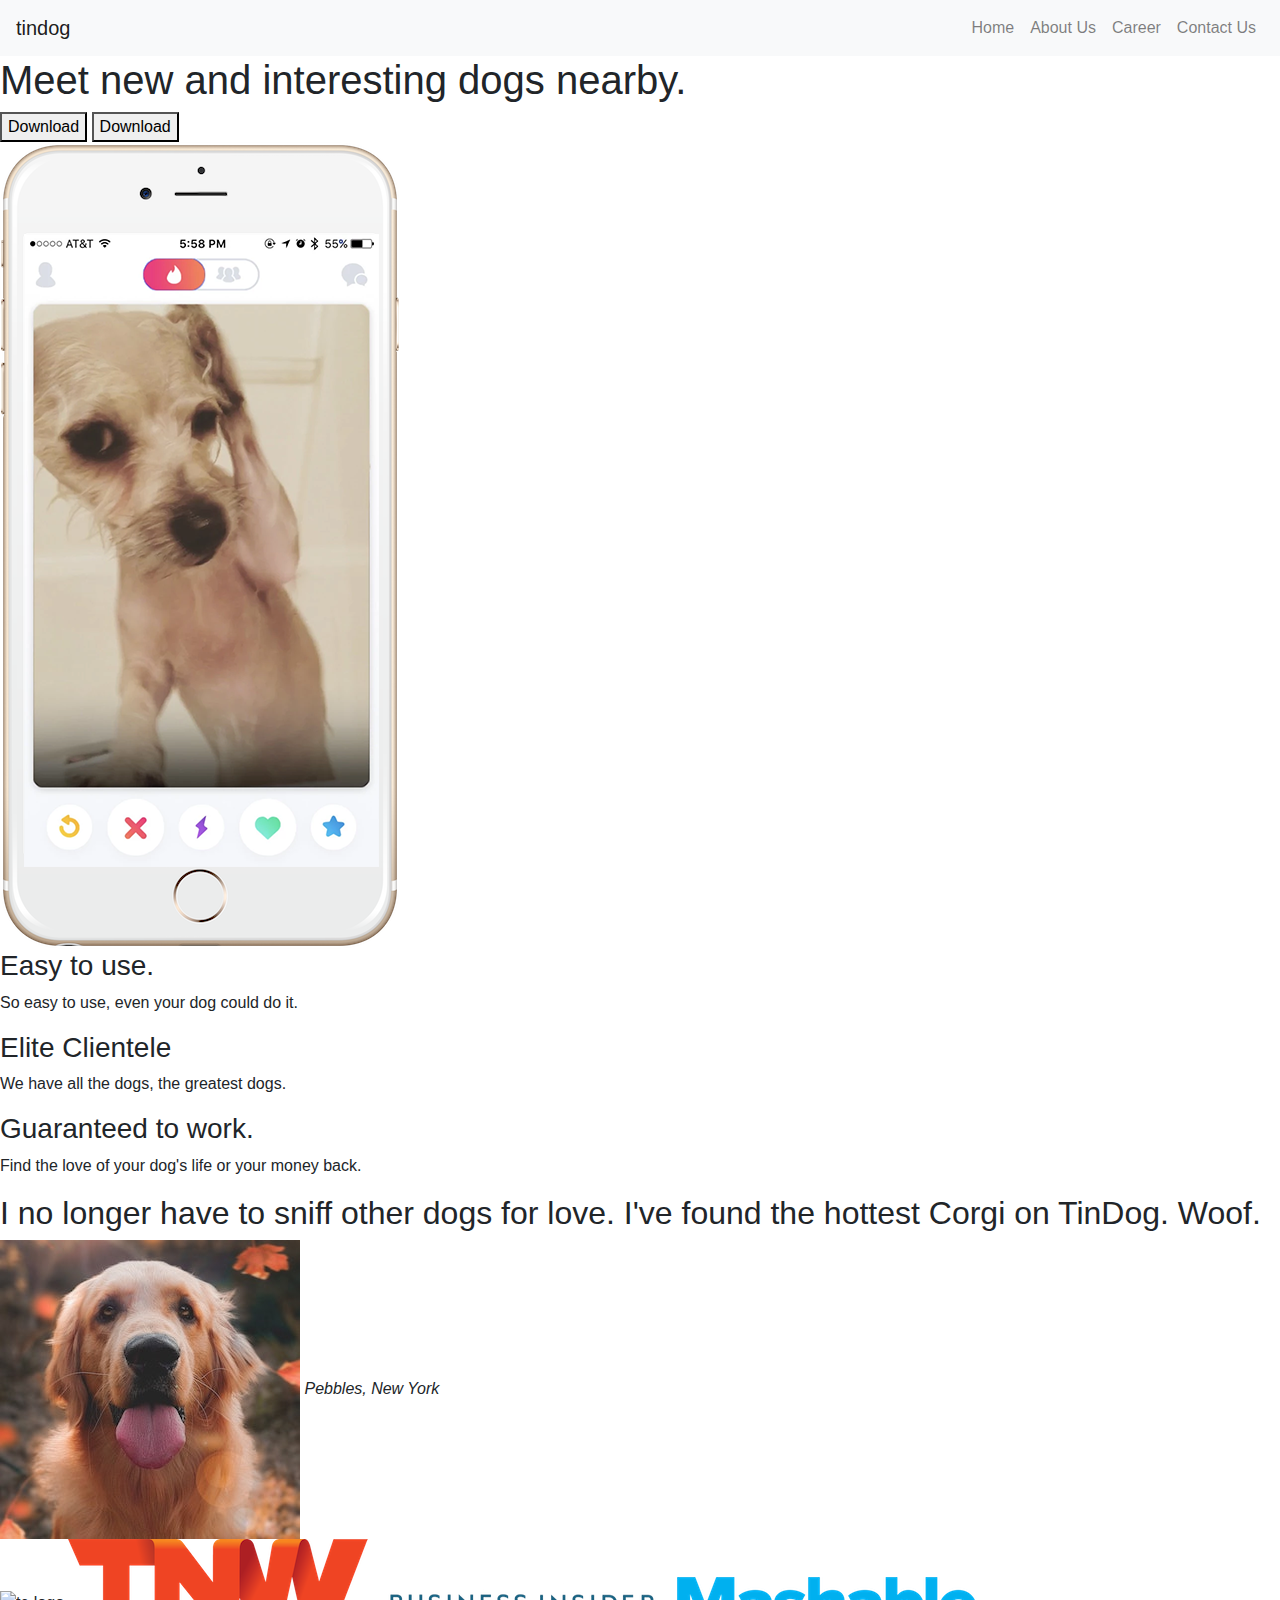
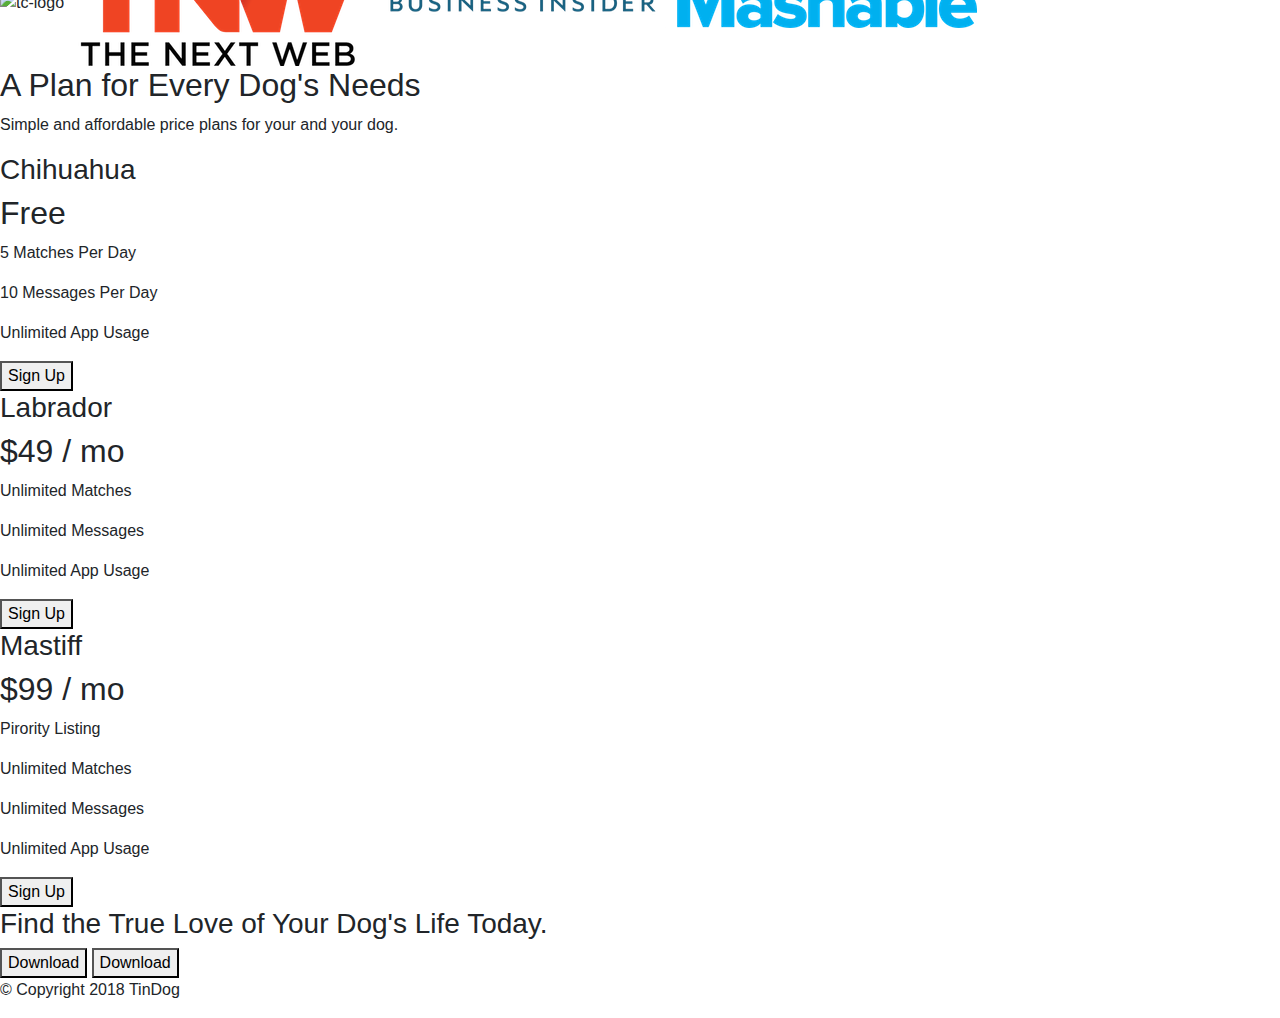
==== index.html @ 19428232 "changes of tindog template htl code added" ====
<!DOCTYPE html>
<html>

<head>
  <meta charset="utf-8">
  <title>TinDog</title>
  <link rel="stylesheet" href="css/styles.css">
  <link rel="stylesheet" href="https://stackpath.bootstrapcdn.com/bootstrap/4.4.1/css/bootstrap.min.css" integrity="sha384-Vkoo8x4CGsO3+Hhxv8T/Q5PaXtkKtu6ug5TOeNV6gBiFeWPGFN9MuhOf23Q9Ifjh" crossorigin="anonymous">
</head>

<body>

  <section id="title">

    <nav class="navbar navbar-expand-lg navbar-light bg-light">
      <a href="#" class="navbar-brand">tindog</a>
      <button class="navbar-toggler" type="button" data-toggle="collapse" data-target="#navBarcontent" aria-controls="navbarSupportedContent" aria-expanded="false" aria-label="Toggle navigation">
        <span class="navbar-toggler-icon"></span>
      </button>
      <div class="collapse navbar-collapse" id="navBarcontent">
        <ul class="navbar-nav ml-auto">
          <li class="nav-item">
            <a href="#" class="nav-link">Home</a>
          </li>
          <li class="nav-item">
            <a href="#" class="nav-link">About Us</a>
          </li>
          <li class="nav-item">
            <a href="#" class="nav-link">Career</a>
          </li>
          <li class="nav-item">
            <a href="#" class="nav-link">Contact Us</a>
          </li>
        </ul>
      </div>
    </nav>




    <!-- Title -->

    <div>
      <h1>Meet new and interesting dogs nearby.</h1>
      <button type="button">Download</button>
      <button type="button">Download</button>
    </div>
    <div>
      <img src="images/iphone6.png" alt="iphone-mockup">
    </div>

  </section>


  <!-- Features -->

  <section id="features">

    <h3>Easy to use.</h3>
    <p>So easy to use, even your dog could do it.</p>

    <h3>Elite Clientele</h3>
    <p>We have all the dogs, the greatest dogs.</p>

    <h3>Guaranteed to work.</h3>
    <p>Find the love of your dog's life or your money back.</p>

  </section>


  <!-- Testimonials -->

  <section id="testimonials">

    <h2>I no longer have to sniff other dogs for love. I've found the hottest Corgi on TinDog. Woof.</h2>
    <img src="images/dog-img.jpg" alt="dog-profile">
    <em>Pebbles, New York</em>

    <!-- <h2 class="testimonial-text">My dog used to be so lonely, but with TinDog's help, they've found the love of their life. I think.</h2>
    <img class="testimonial-image" src="images/lady-img.jpg" alt="lady-profile">
    <em>Beverly, Illinois</em> -->

  </section>


  <!-- Press -->

  <section id="press">
    <img src="images/techcrunch.png" alt="tc-logo">
    <img src="images/tnw.png" alt="tnw-logo">
    <img src="images/bizinsider.png" alt="biz-insider-logo">
    <img src="images/mashable.png" alt="mashable-logo">

  </section>


  <!-- Pricing -->

  <section id="pricing">

    <h2>A Plan for Every Dog's Needs</h2>
    <p>Simple and affordable price plans for your and your dog.</p>


    <h3>Chihuahua</h3>
    <h2>Free</h2>
    <p>5 Matches Per Day</p>
    <p>10 Messages Per Day</p>
    <p>Unlimited App Usage</p>
    <button type="button">Sign Up</button>


    <h3>Labrador</h3>
    <h2>$49 / mo</h2>
    <p>Unlimited Matches</p>
    <p>Unlimited Messages</p>
    <p>Unlimited App Usage</p>
    <button type="button">Sign Up</button>


    <h3>Mastiff</h3>
    <h2>$99 / mo</h2>
    <p>Pirority Listing</p>
    <p>Unlimited Matches</p>
    <p>Unlimited Messages</p>
    <p>Unlimited App Usage</p>
    <button type="button">Sign Up</button>

  </section>


  <!-- Call to Action -->

  <section id="cta">

    <h3>Find the True Love of Your Dog's Life Today.</h3>
    <button type="button">Download</button>
    <button type="button">Download</button>

  </section>


  <!-- Footer -->

  <footer id="footer">

    <p>© Copyright 2018 TinDog</p>

  </footer>
  <script src="https://code.jquery.com/jquery-3.4.1.slim.min.js" integrity="sha384-J6qa4849blE2+poT4WnyKhv5vZF5SrPo0iEjwBvKU7imGFAV0wwj1yYfoRSJoZ+n" crossorigin="anonymous"></script>
  <script src="https://cdn.jsdelivr.net/npm/popper.js@1.16.0/dist/umd/popper.min.js" integrity="sha384-Q6E9RHvbIyZFJoft+2mJbHaEWldlvI9IOYy5n3zV9zzTtmI3UksdQRVvoxMfooAo" crossorigin="anonymous"></script>
  <script src="https://stackpath.bootstrapcdn.com/bootstrap/4.4.1/js/bootstrap.min.js" integrity="sha384-wfSDF2E50Y2D1uUdj0O3uMBJnjuUD4Ih7YwaYd1iqfktj0Uod8GCExl3Og8ifwB6" crossorigin="anonymous"></script>

</body>

</html>
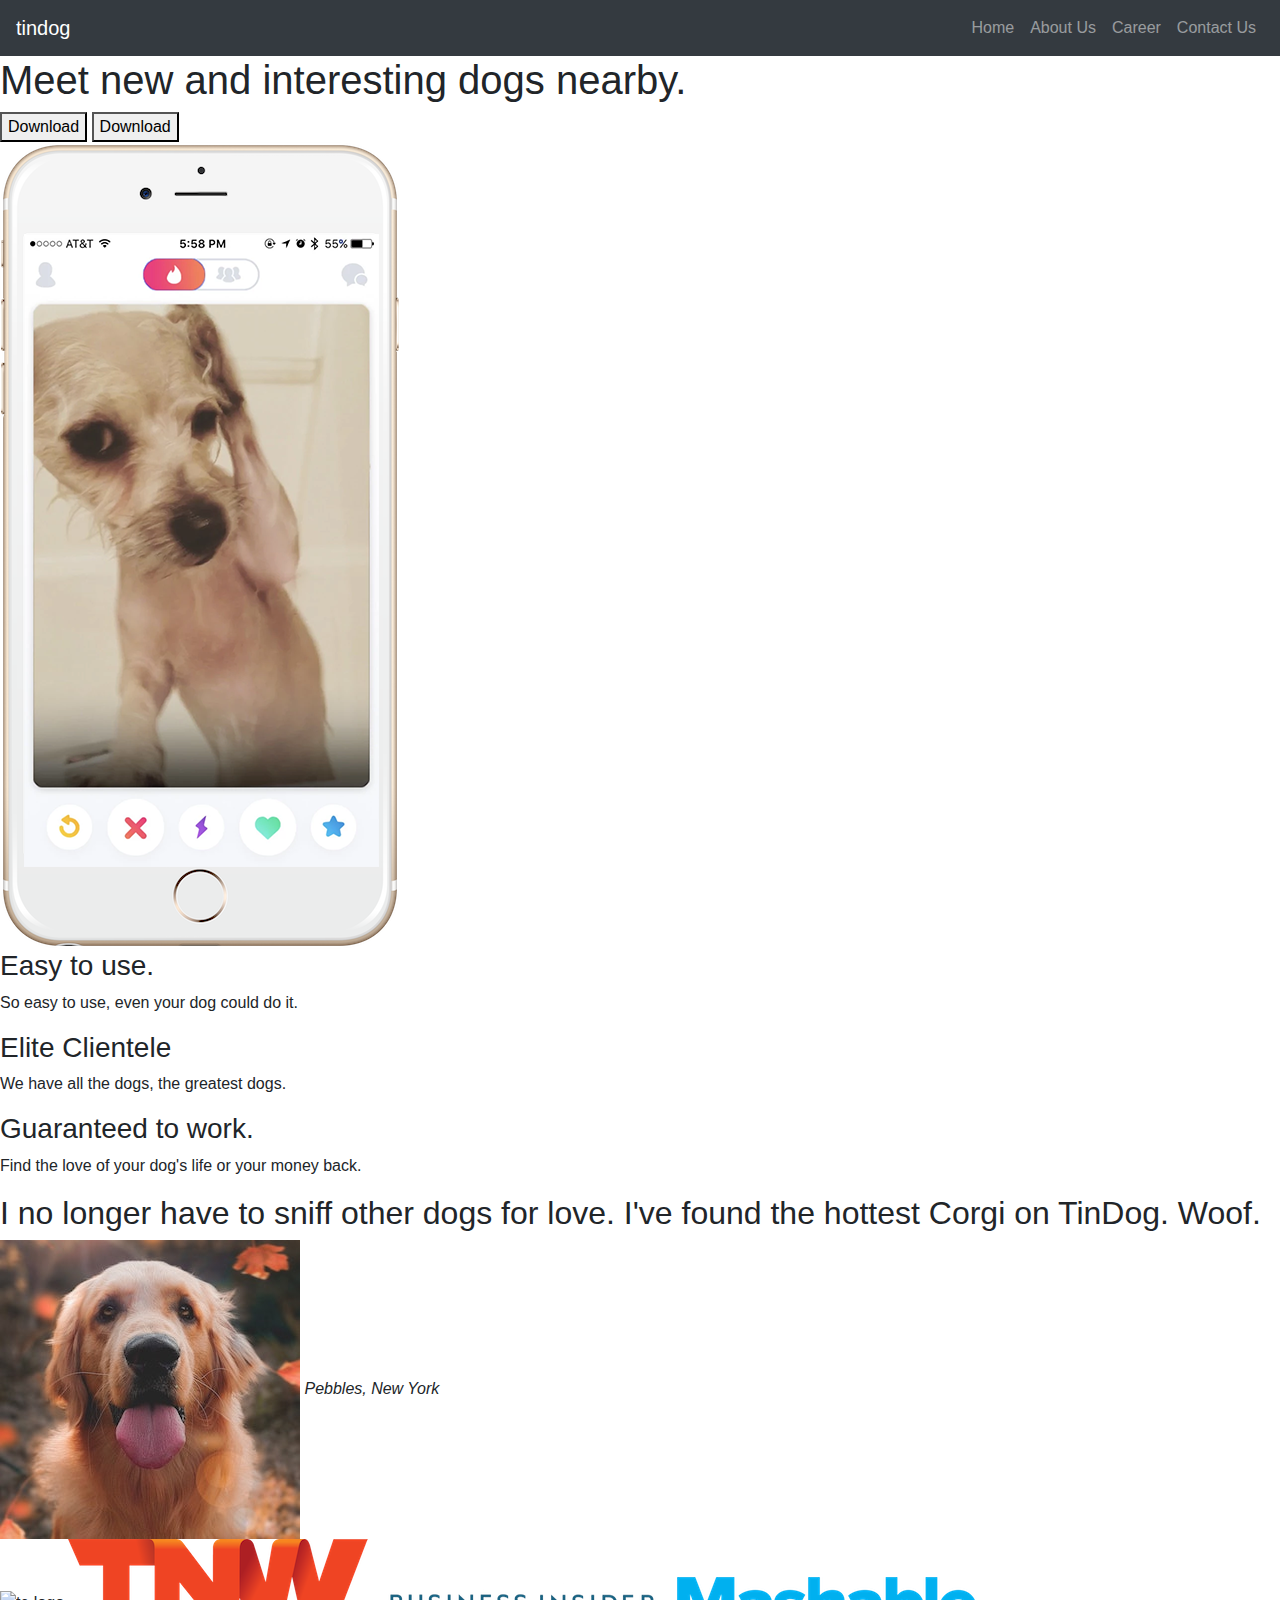
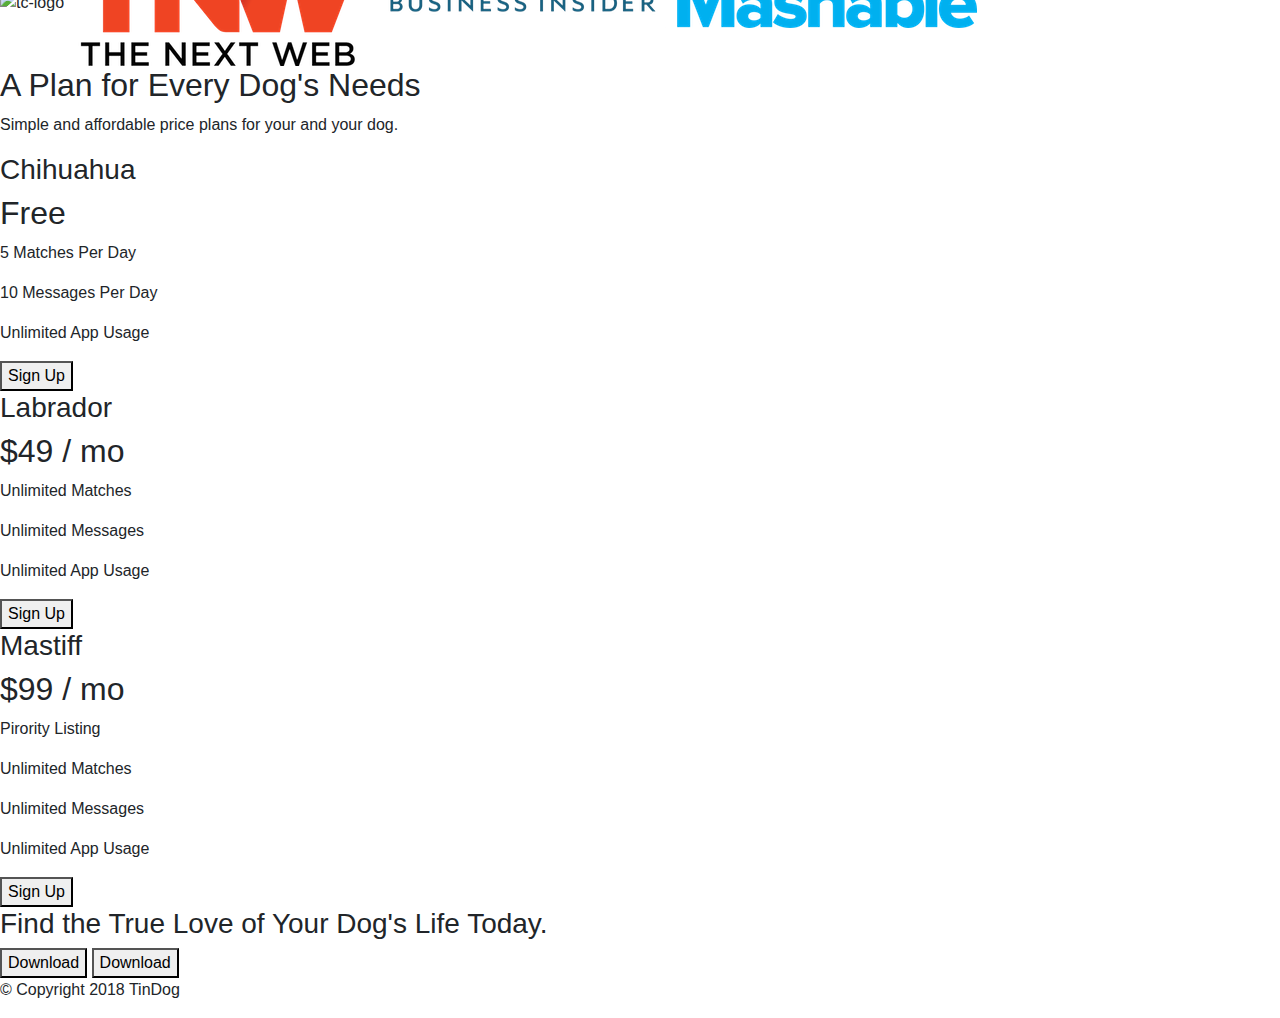
==== commit b28b2da4: "minor changes" ====
--- a/index.html
+++ b/index.html
@@ -12,12 +12,12 @@
 
   <section id="title">
 
-    <nav class="navbar navbar-expand-lg navbar-light bg-light">
+    <nav class="navbar navbar-expand-lg navbar-dark bg-dark">
       <a href="#" class="navbar-brand">tindog</a>
       <button class="navbar-toggler" type="button" data-toggle="collapse" data-target="#navBarcontent" aria-controls="navbarSupportedContent" aria-expanded="false" aria-label="Toggle navigation">
         <span class="navbar-toggler-icon"></span>
       </button>
-      <div class="collapse navbar-collapse" id="navBarcontent">
+      <div class="collapse navbar-collapse" id="navBarcontent" style="float:right">
         <ul class="navbar-nav ml-auto">
           <li class="nav-item">
             <a href="#" class="nav-link">Home</a>
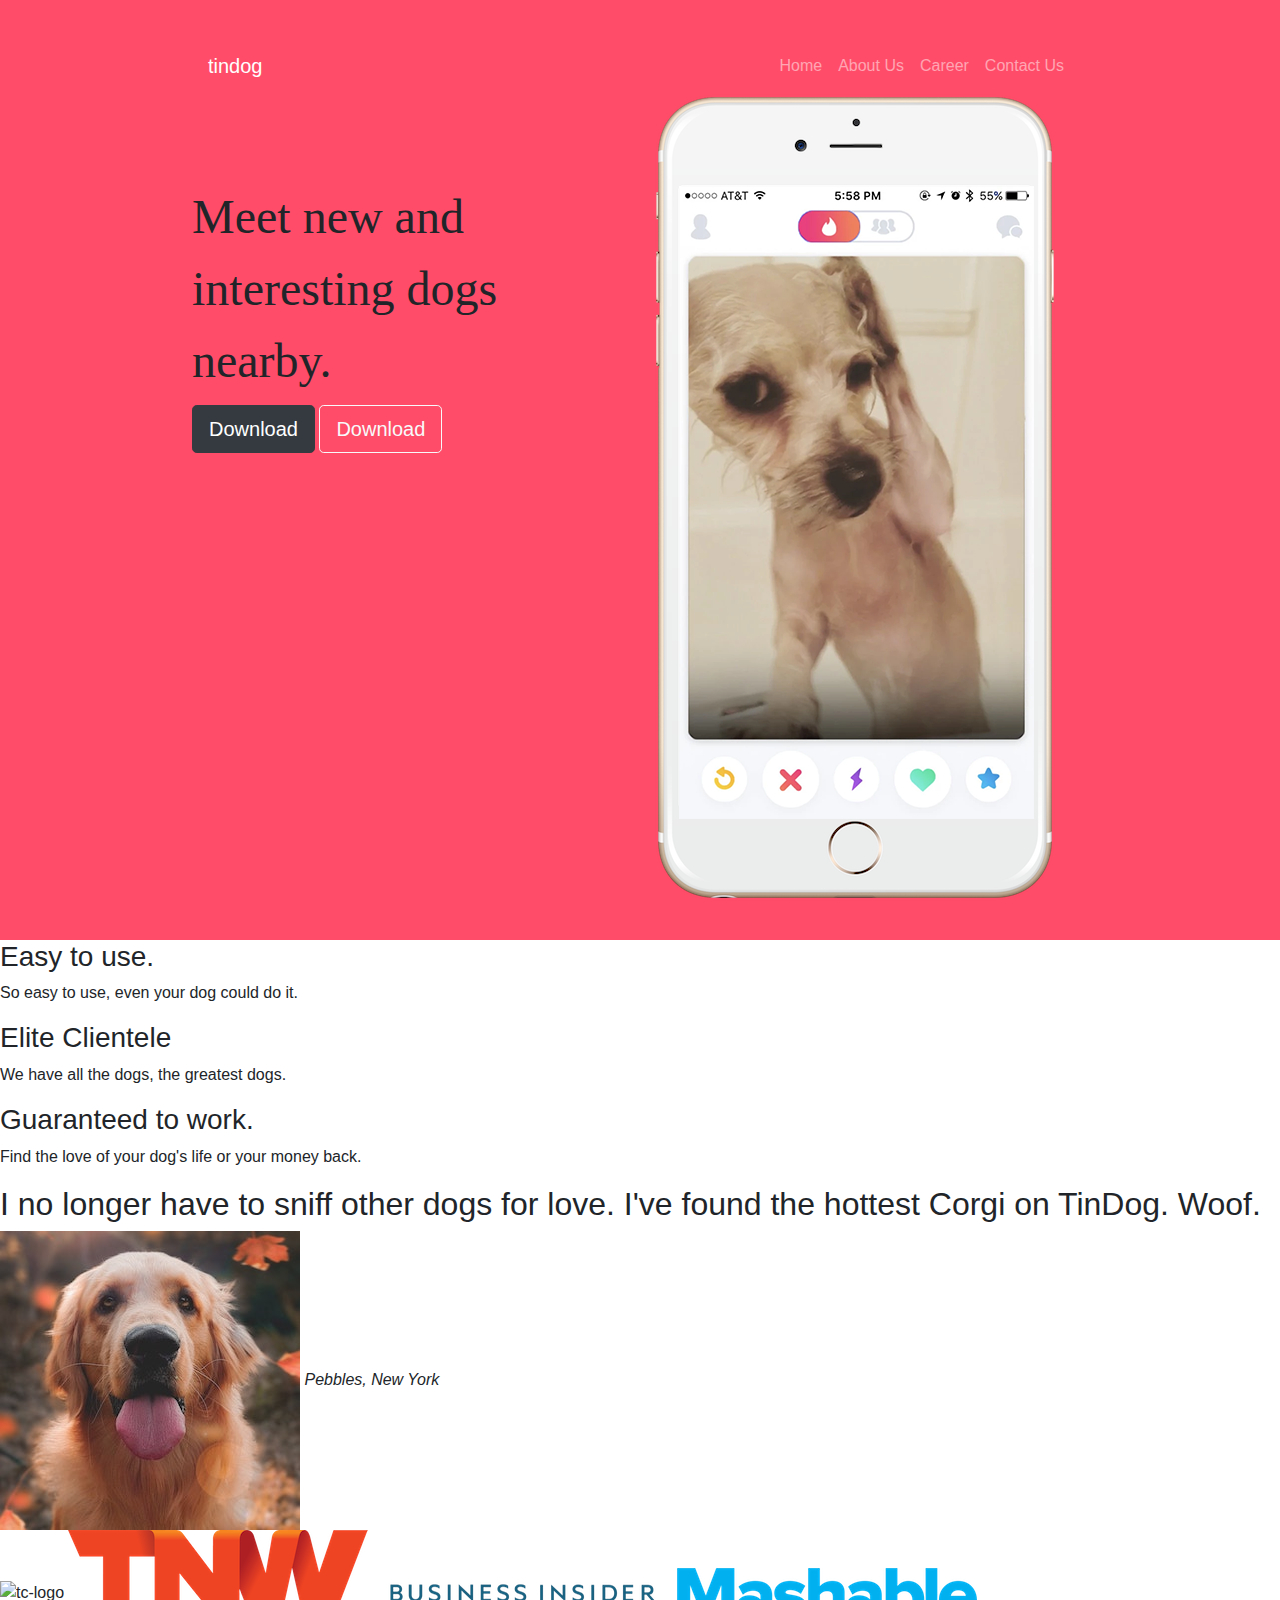
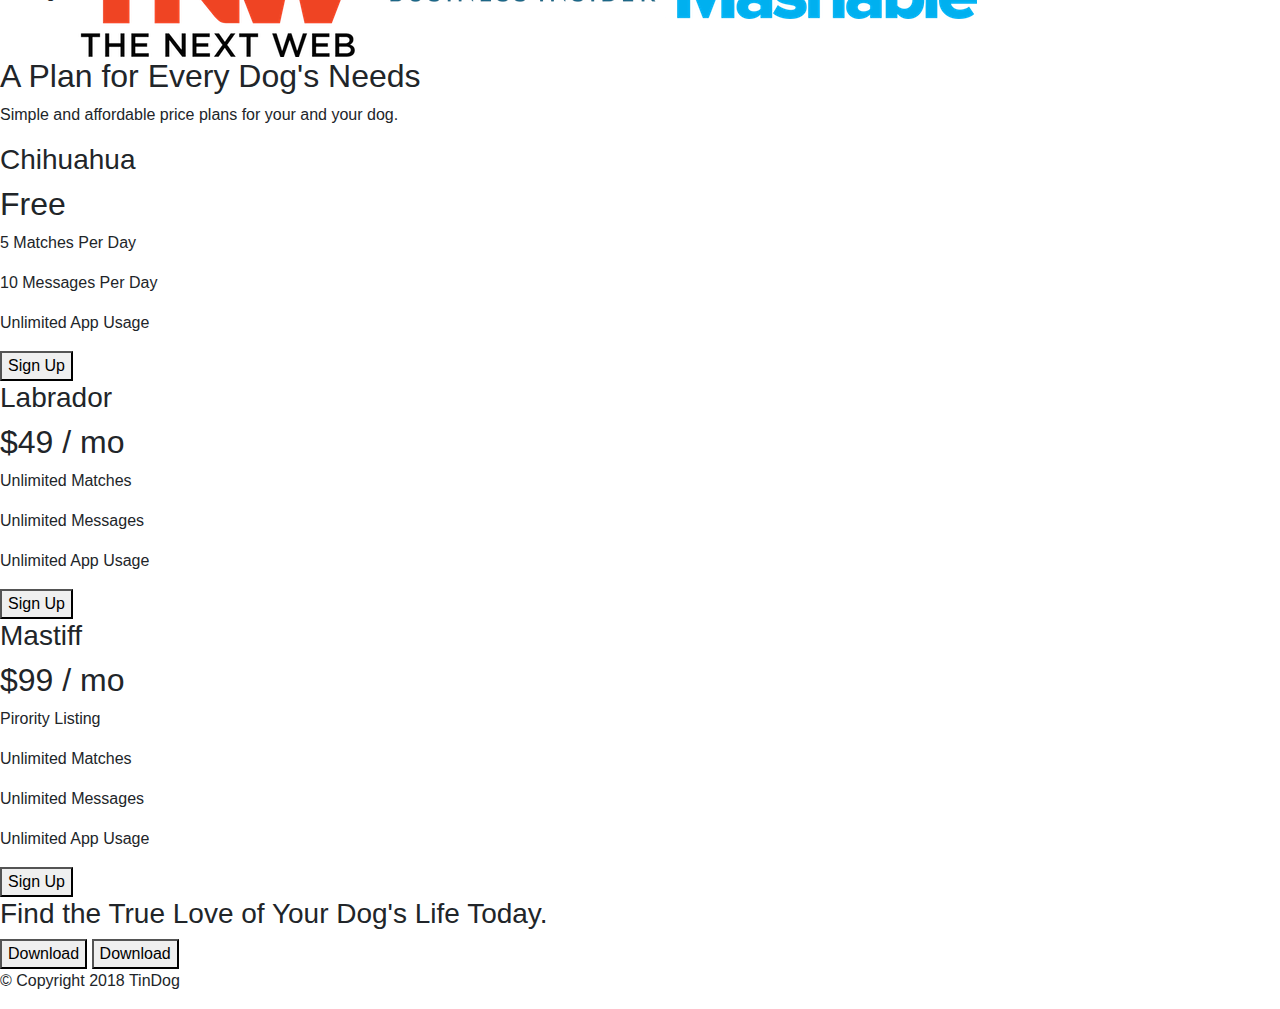
==== commit 95897a52: "changes" ====
--- a/index.html
+++ b/index.html
@@ -4,15 +4,28 @@
 <head>
   <meta charset="utf-8">
   <title>TinDog</title>
+  <!-- google fonts -->
+  <link href="https://fonts.googleapis.com/css?family=Montserrat|Ubuntu&display=swap" rel="stylesheet">
+  <!-- bootstrapcdn -->
+  <link rel="stylesheet" href="https://stackpath.bootstrapcdn.com/bootstrap/4.4.1/css/bootstrap.min.css" integrity="sha384-Vkoo8x4CGsO3+Hhxv8T/Q5PaXtkKtu6ug5TOeNV6gBiFeWPGFN9MuhOf23Q9Ifjh" crossorigin="anonymous">
+  <!-- style sheet personal -->
   <link rel="stylesheet" href="css/styles.css">
-  <link rel="stylesheet" href="https://stackpath.bootstrapcdn.com/bootstrap/4.4.1/css/bootstrap.min.css" integrity="sha384-Vkoo8x4CGsO3+Hhxv8T/Q5PaXtkKtu6ug5TOeNV6gBiFeWPGFN9MuhOf23Q9Ifjh" crossorigin="anonymous">
+
+  <!-- bootstrap scripts -->
+  <script src="https://code.jquery.com/jquery-3.4.1.slim.min.js" integrity="sha384-J6qa4849blE2+poT4WnyKhv5vZF5SrPo0iEjwBvKU7imGFAV0wwj1yYfoRSJoZ+n" crossorigin="anonymous"></script>
+  <script src="https://cdn.jsdelivr.net/npm/popper.js@1.16.0/dist/umd/popper.min.js" integrity="sha384-Q6E9RHvbIyZFJoft+2mJbHaEWldlvI9IOYy5n3zV9zzTtmI3UksdQRVvoxMfooAo" crossorigin="anonymous"></script>
+  <script src="https://stackpath.bootstrapcdn.com/bootstrap/4.4.1/js/bootstrap.min.js" integrity="sha384-wfSDF2E50Y2D1uUdj0O3uMBJnjuUD4Ih7YwaYd1iqfktj0Uod8GCExl3Og8ifwB6" crossorigin="anonymous"></script>
+  <!-- fontawesome script -->
+  <script src="https://kit.fontawesome.com/38c63c7b5e.js" crossorigin="anonymous"></script>
+
 </head>
 
 <body>
 
   <section id="title">
+  <div class="container-fluid">
 
-    <nav class="navbar navbar-expand-lg navbar-dark bg-dark">
+    <nav class="navbar navbar-expand-lg navbar-dark">
       <a href="#" class="navbar-brand">tindog</a>
       <button class="navbar-toggler" type="button" data-toggle="collapse" data-target="#navBarcontent" aria-controls="navbarSupportedContent" aria-expanded="false" aria-label="Toggle navigation">
         <span class="navbar-toggler-icon"></span>
@@ -40,16 +53,19 @@
 
     <!-- Title -->
 
-    <div>
-      <h1>Meet new and interesting dogs nearby.</h1>
-      <button type="button">Download</button>
-      <button type="button">Download</button>
+    <div class="row">
+      <div class="col-md-6">
+        <h1>Meet new and interesting dogs nearby.</h1>
+        <button type="button" class="btn btn-lg btn-dark"><i class="fab fa-apple"></i> Download</button>
+        <button type="button" class="btn btn-lg btn-outline-light"><i class="fab fa-google-play"></i> Download</button>
+      </div>
+      <div class="col-md-6">
+        <img src="images/iphone6.png" alt="iphone-mockup">
+      </div>
     </div>
-    <div>
-      <img src="images/iphone6.png" alt="iphone-mockup">
-    </div>
+  </div>
 
-  </section>
+</section>
 
 
   <!-- Features -->
@@ -147,9 +163,6 @@
     <p>© Copyright 2018 TinDog</p>
 
   </footer>
-  <script src="https://code.jquery.com/jquery-3.4.1.slim.min.js" integrity="sha384-J6qa4849blE2+poT4WnyKhv5vZF5SrPo0iEjwBvKU7imGFAV0wwj1yYfoRSJoZ+n" crossorigin="anonymous"></script>
-  <script src="https://cdn.jsdelivr.net/npm/popper.js@1.16.0/dist/umd/popper.min.js" integrity="sha384-Q6E9RHvbIyZFJoft+2mJbHaEWldlvI9IOYy5n3zV9zzTtmI3UksdQRVvoxMfooAo" crossorigin="anonymous"></script>
-  <script src="https://stackpath.bootstrapcdn.com/bootstrap/4.4.1/js/bootstrap.min.js" integrity="sha384-wfSDF2E50Y2D1uUdj0O3uMBJnjuUD4Ih7YwaYd1iqfktj0Uod8GCExl3Og8ifwB6" crossorigin="anonymous"></script>
 
 </body>
 
--- a/css/styles.css
+++ b/css/styles.css
@@ -0,0 +1,19 @@
+/****************************************************************for elements*****************************************************/
+h1{
+  font-family: "Montserrat-Black";
+  line-height: 1.5;
+  font-size: 3rem;
+  margin-top: 20%;
+}
+
+
+
+/****************************************************************Forf Ids*********************************************************/
+#title{
+  background-color: #ff4c68;
+}
+
+/****************************************************************for classes******************************************************/
+.container-fluid{
+  padding: 3% 15%;
+}
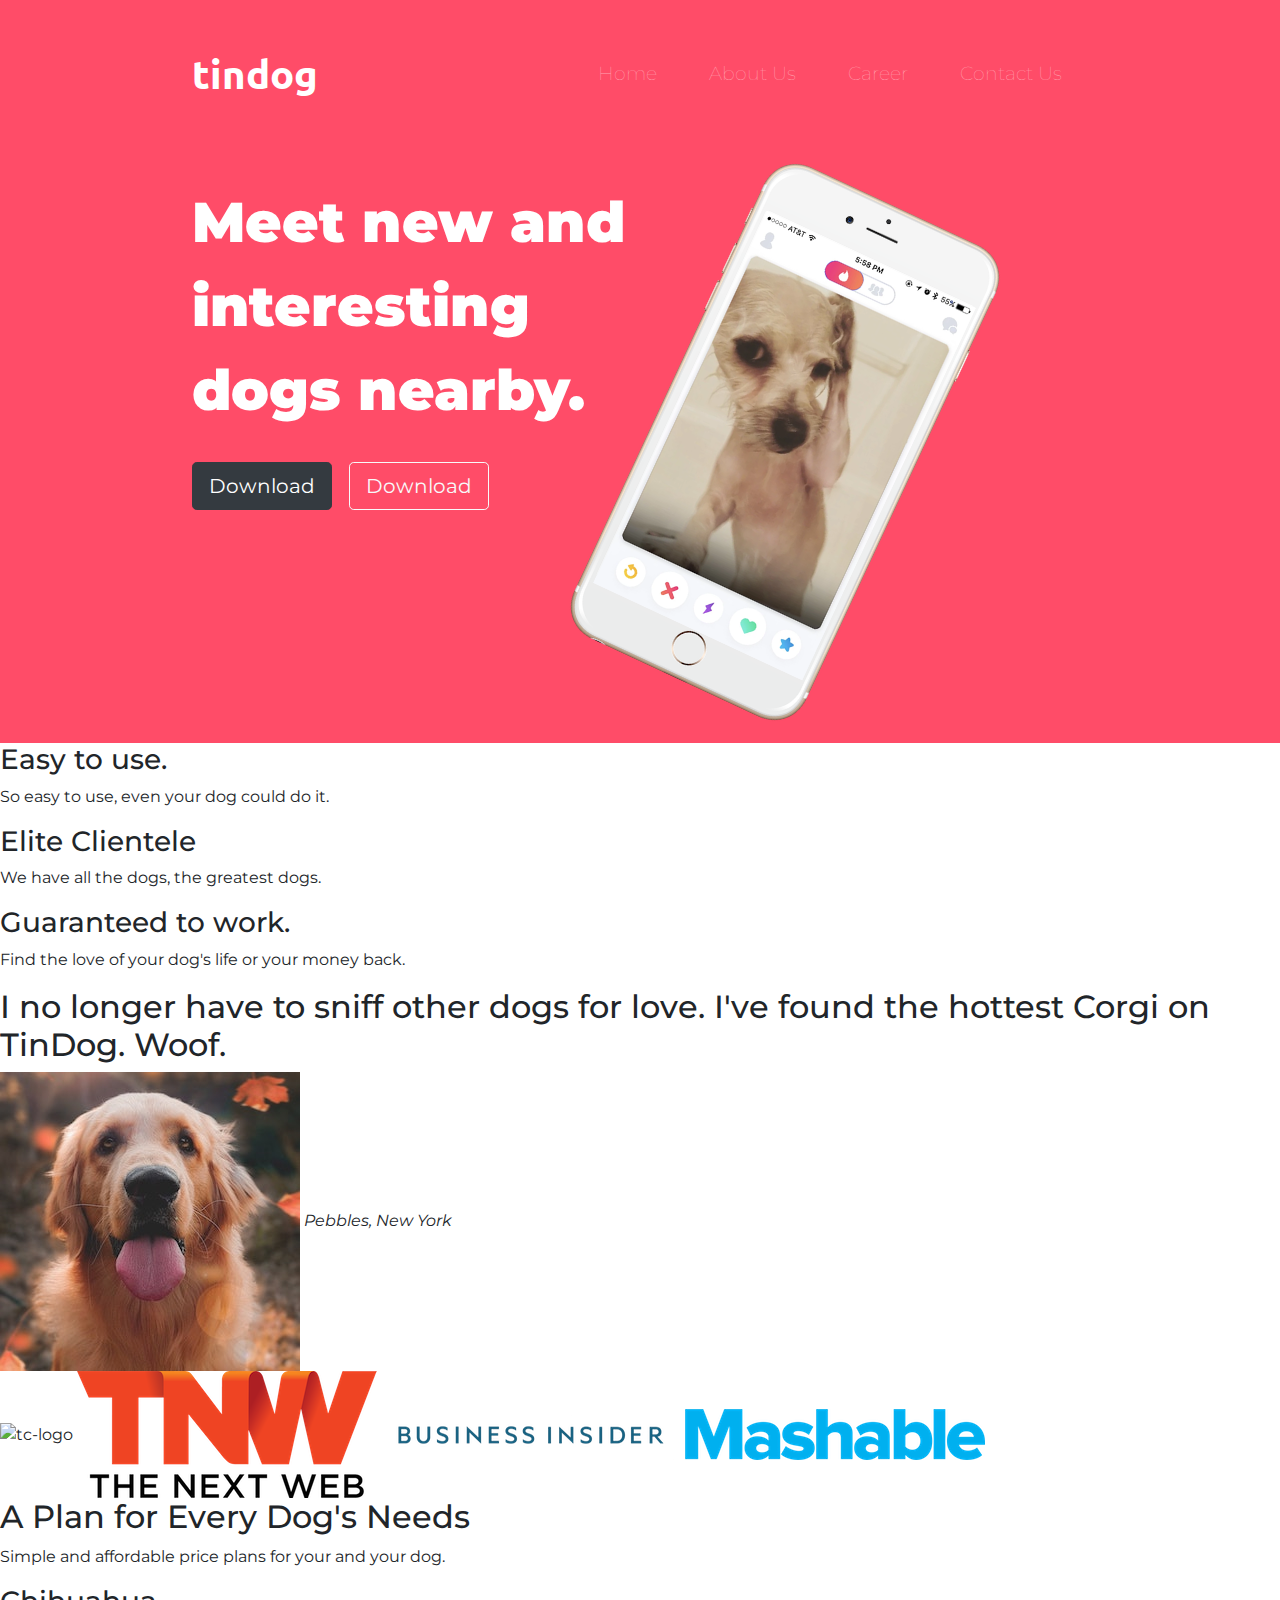
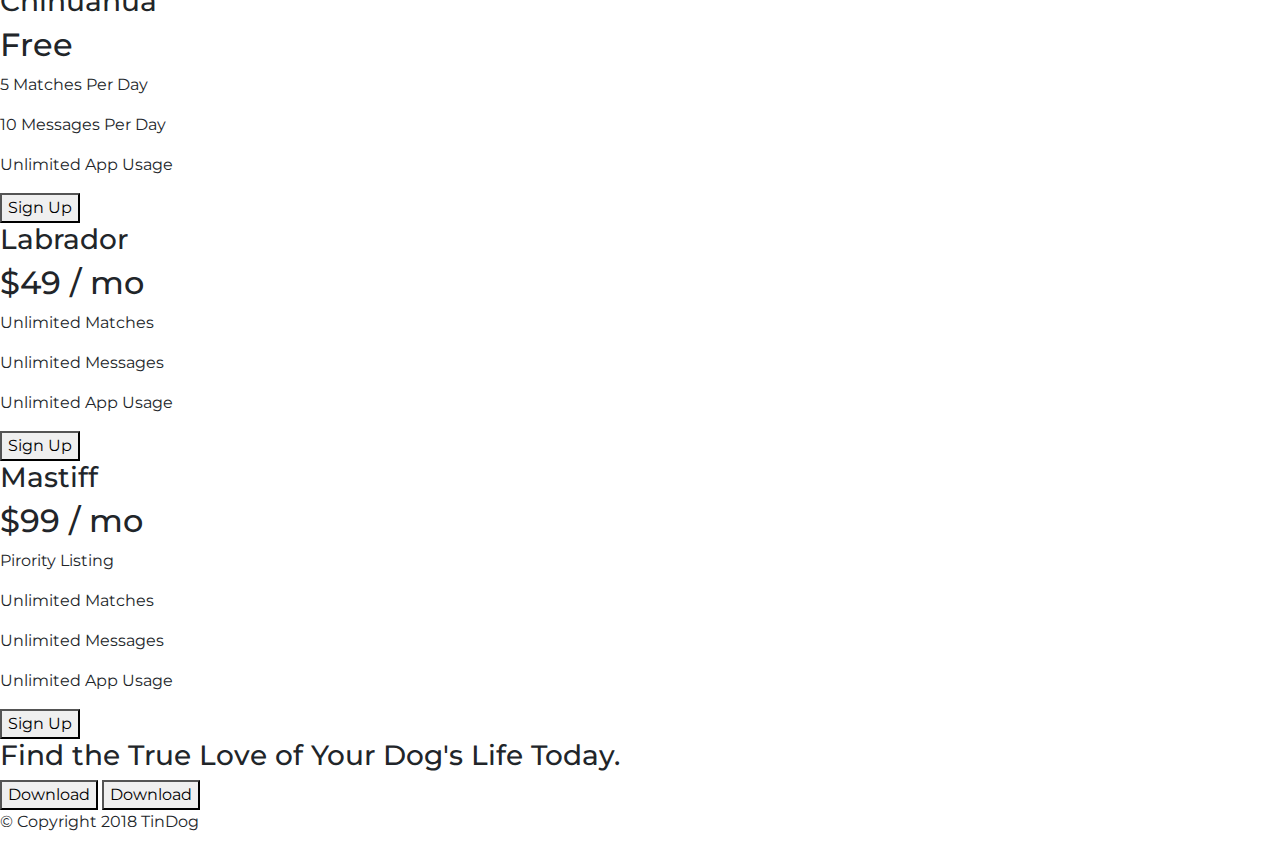
==== commit 8e28bbb5: "new changes for the first section" ====
--- a/index.html
+++ b/index.html
@@ -5,7 +5,8 @@
   <meta charset="utf-8">
   <title>TinDog</title>
   <!-- google fonts -->
-  <link href="https://fonts.googleapis.com/css?family=Montserrat|Ubuntu&display=swap" rel="stylesheet">
+  <link href="https://fonts.googleapis.com/css2?family=Montserrat:ital,wght@0,100;0,200;0,300;0,400;0,500;0,600;0,700;0,800;0,900;1,100;1,200;1,300;1,400;1,500;1,600;1,700;1,800;1,900&family=Ubuntu+Condensed&family=Ubuntu+Mono:ital,wght@0,400;0,700;1,400;1,700&family=Ubuntu:ital,wght@0,300;0,400;0,500;0,700;1,300;1,400;1,500;1,700&display=swap" rel="stylesheet">
+
   <!-- bootstrapcdn -->
   <link rel="stylesheet" href="https://stackpath.bootstrapcdn.com/bootstrap/4.4.1/css/bootstrap.min.css" integrity="sha384-Vkoo8x4CGsO3+Hhxv8T/Q5PaXtkKtu6ug5TOeNV6gBiFeWPGFN9MuhOf23Q9Ifjh" crossorigin="anonymous">
   <!-- style sheet personal -->
@@ -56,11 +57,11 @@
     <div class="row">
       <div class="col-md-6">
         <h1>Meet new and interesting dogs nearby.</h1>
-        <button type="button" class="btn btn-lg btn-dark"><i class="fab fa-apple"></i> Download</button>
-        <button type="button" class="btn btn-lg btn-outline-light"><i class="fab fa-google-play"></i> Download</button>
+        <button type="button" class="btn btn-lg btn-dark download-button"><i class="fab fa-apple"></i> Download</button>
+        <button type="button" class="btn btn-lg btn-outline-light download-button"><i class="fab fa-google-play"></i> Download</button>
       </div>
       <div class="col-md-6">
-        <img src="images/iphone6.png" alt="iphone-mockup">
+        <img class="title-image" src="images/iphone6.png" alt="iphone-mockup">
       </div>
     </div>
   </div>
--- a/css/styles.css
+++ b/css/styles.css
@@ -1,9 +1,14 @@
 /****************************************************************for elements*****************************************************/
+
+body{
+  font-family: "Montserrat";
+}
+
 h1{
-  font-family: "Montserrat-Black";
+  font-family: "Montserrat";
+  font-weight: 900;
   line-height: 1.5;
-  font-size: 3rem;
-  margin-top: 20%;
+  font-size: 3.5rem;
 }
 
 
@@ -11,9 +16,45 @@
 /****************************************************************Forf Ids*********************************************************/
 #title{
   background-color: #ff4c68;
+  color: #fff;
 }
 
 /****************************************************************for classes******************************************************/
 .container-fluid{
   padding: 3% 15%;
 }
+
+/* navbar styling */
+.navbar{
+  padding:0 0 4.5rem;
+}
+
+/* navbar brand styling */
+.navbar-brand{
+  font-family: "Ubuntu";
+  font-weight: bold;
+  font-size: 2.5rem;
+}
+
+/* nav item(contents of drop down menu on right side top side of the screen) styling */
+.nav-item{
+  padding: 0 18px;
+}
+
+/* nav links styling */
+.nav-link{
+  font-size: 1.2rem;
+  font-family: "Montserrat";
+  font-weight: 100;
+}
+
+/* download button styling using custm class */
+.download-button{
+  margin: 5% 3% 5% 0;
+}
+
+/* title image styling */
+.title-image{
+  width: 60%;
+  transform: rotate(25deg);
+}
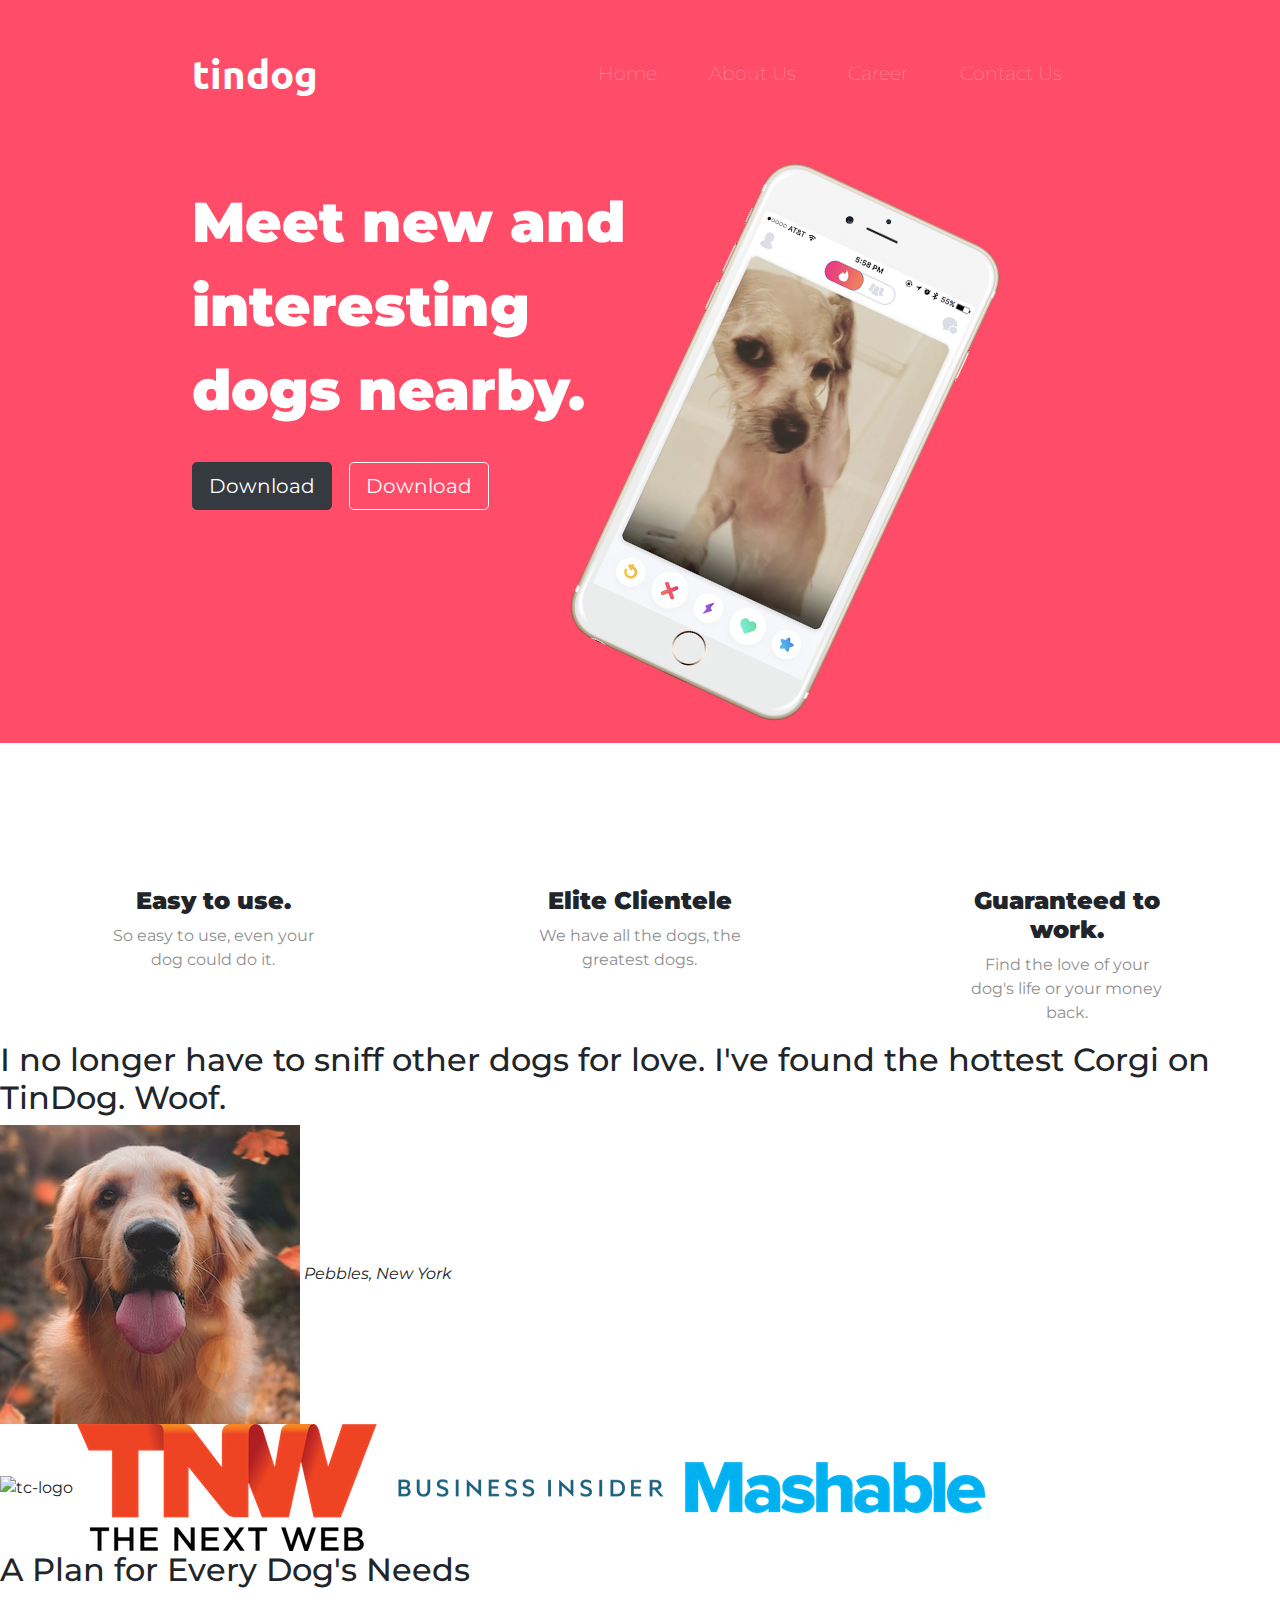
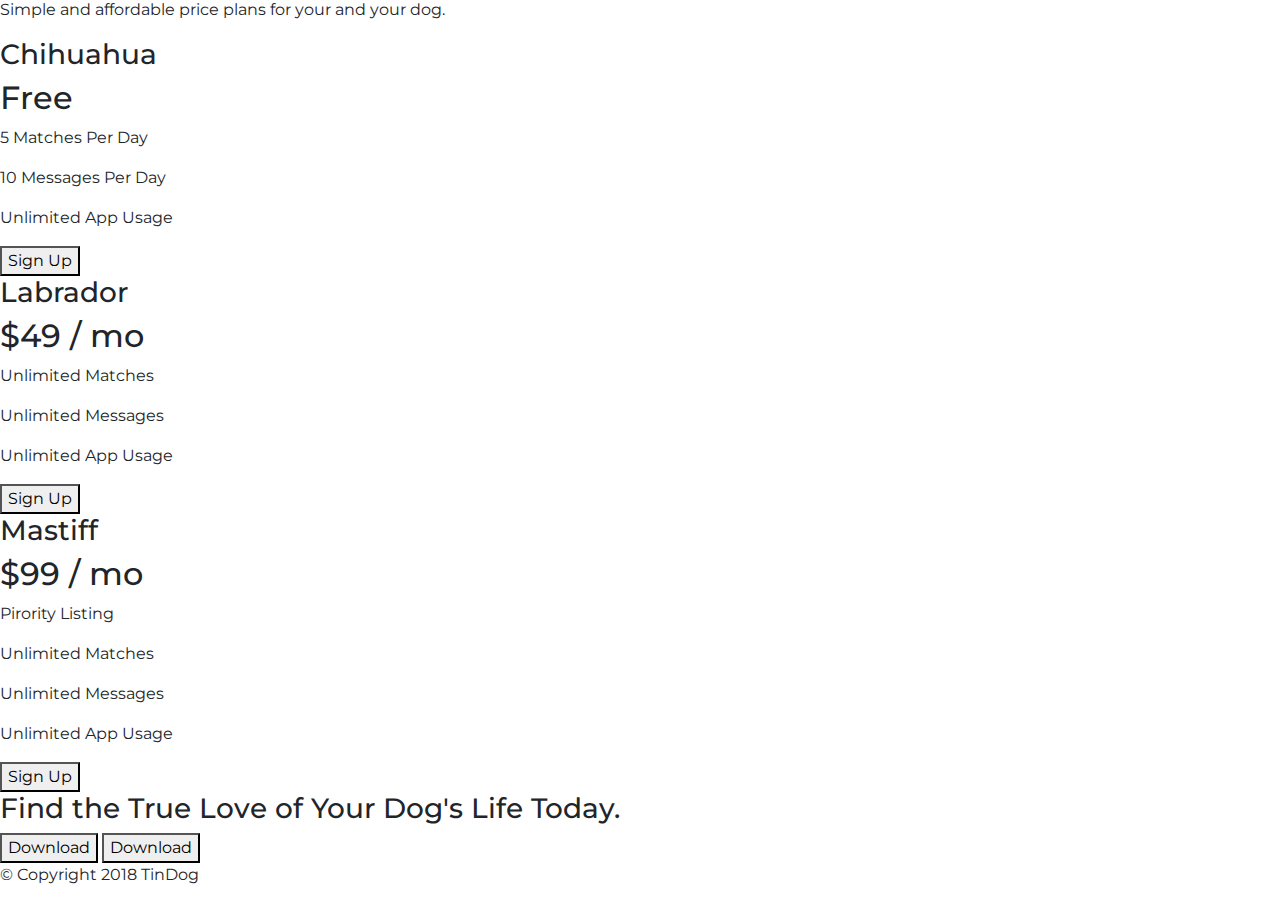
==== commit 488c90a9: "changes" ====
--- a/index.html
+++ b/index.html
@@ -72,15 +72,26 @@
   <!-- Features -->
 
   <section id="features">
+    <div class="row feature-sections">
+      <div class="col-lg-4 feature-elements">
+        <i class="fas fa-check-circle feature-icons"></i>
+        <h3 class="featur-heading">Easy to use.</h3>
+        <p class="feature-description">So easy to use, even your dog could do it.</p>
+      </div>
 
-    <h3>Easy to use.</h3>
-    <p>So easy to use, even your dog could do it.</p>
+      <div class="col-lg-4 feature-elements">
+        <i class="fas fa-bullseye feature-icons"></i>
+        <h3 class="featur-heading">Elite Clientele</h3>
+        <p class="feature-description">We have all the dogs, the greatest dogs.</p>
+      </div>
 
-    <h3>Elite Clientele</h3>
-    <p>We have all the dogs, the greatest dogs.</p>
+      <div class="col-lg-4 feature-elements">
+        <i class="fas fa-heart feature-icons"></i>
+        <h3 class="featur-heading">Guaranteed to work.</h3>
+        <p class="feature-description">Find the love of your dog's life or your money back.</p>
+      </div>
 
-    <h3>Guaranteed to work.</h3>
-    <p>Find the love of your dog's life or your money back.</p>
+    </div>
 
   </section>
 
--- a/css/styles.css
+++ b/css/styles.css
@@ -58,3 +58,32 @@
   width: 60%;
   transform: rotate(25deg);
 }
+
+.feature-sections{
+  margin: 9rem 0 0 0;
+}
+
+.feature-elements{
+  text-align: center;
+  padding: 0 7rem 0 7rem;
+}
+
+.feature-icons{
+  font-size: 3.5rem;
+  padding-bottom: 0.5rem;
+  color: #ef8172;
+}
+
+.feature-icons:hover{
+  color: #ff4c68;
+}
+
+.featur-heading{
+  font-family: "Montserrat";
+  font-weight: 900;
+  font-size: 1.5rem;
+}
+
+.feature-description{
+  color: #8f8f8f;
+}
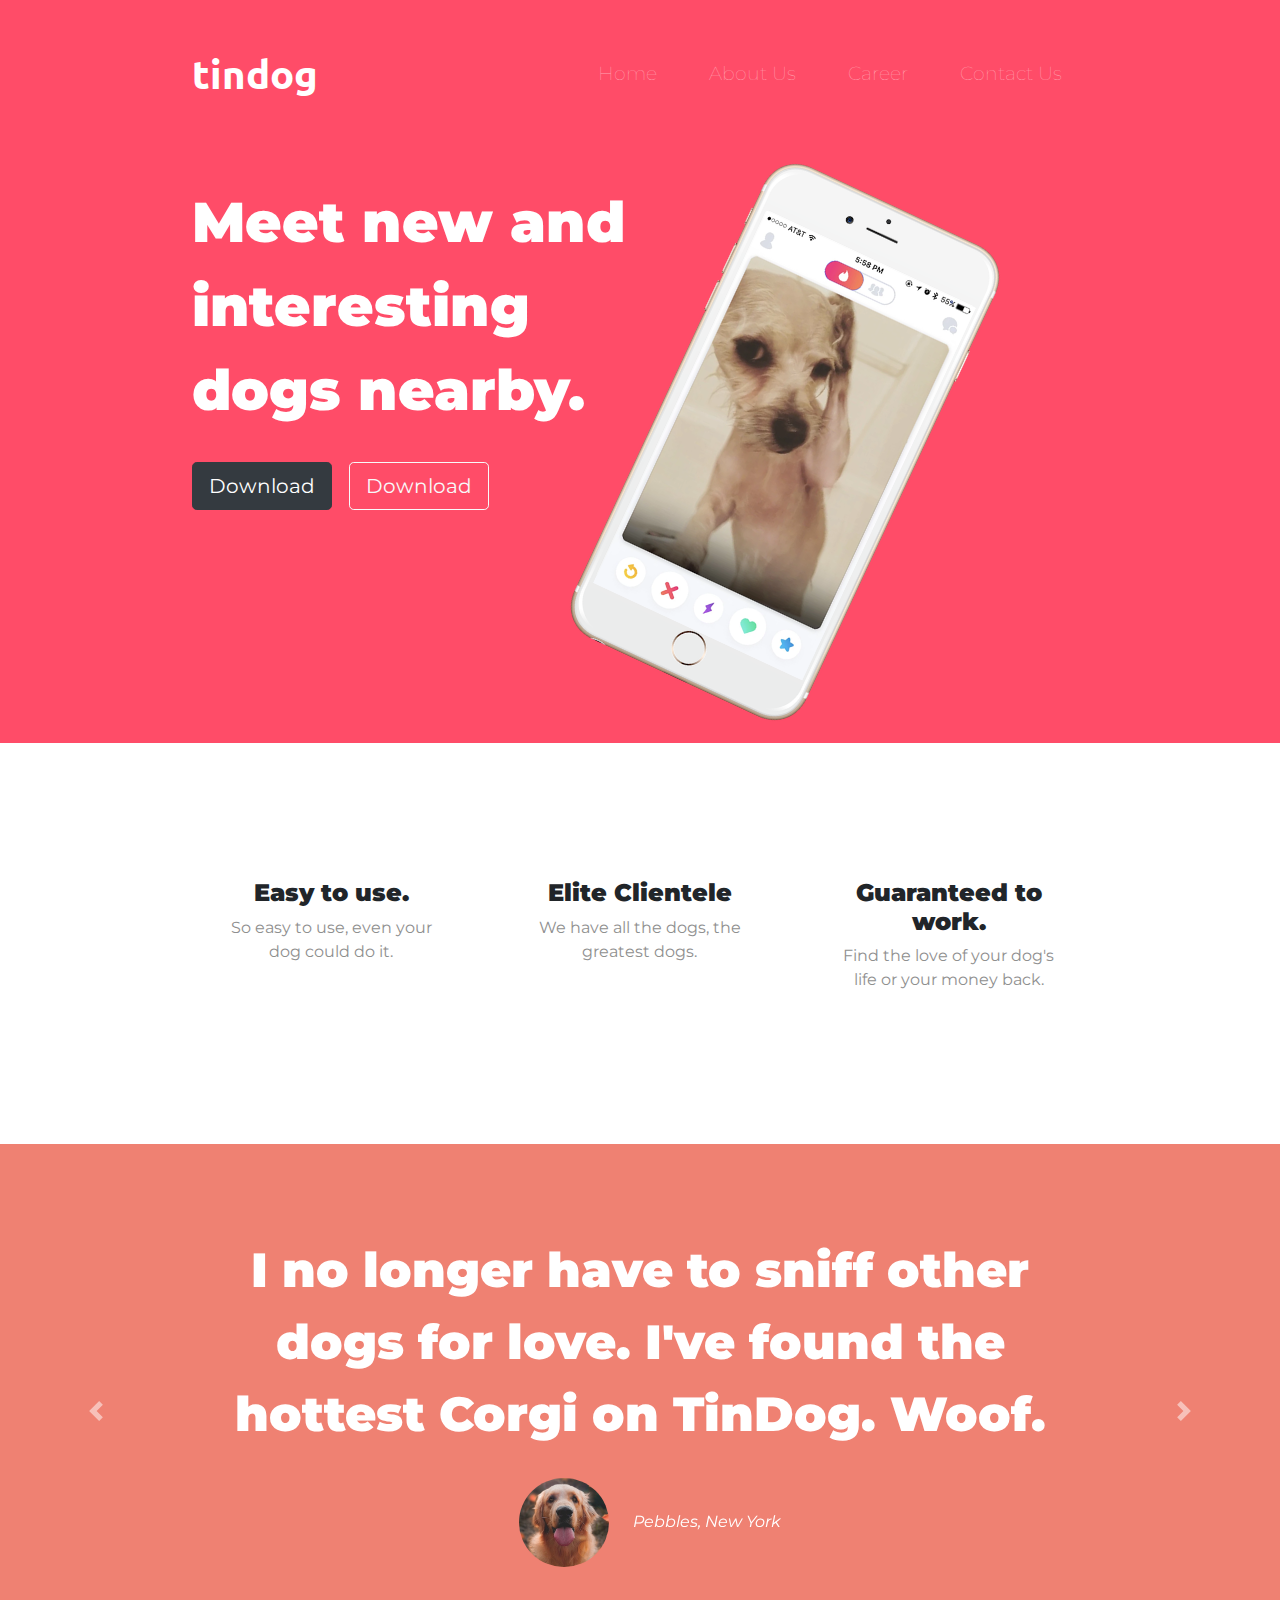
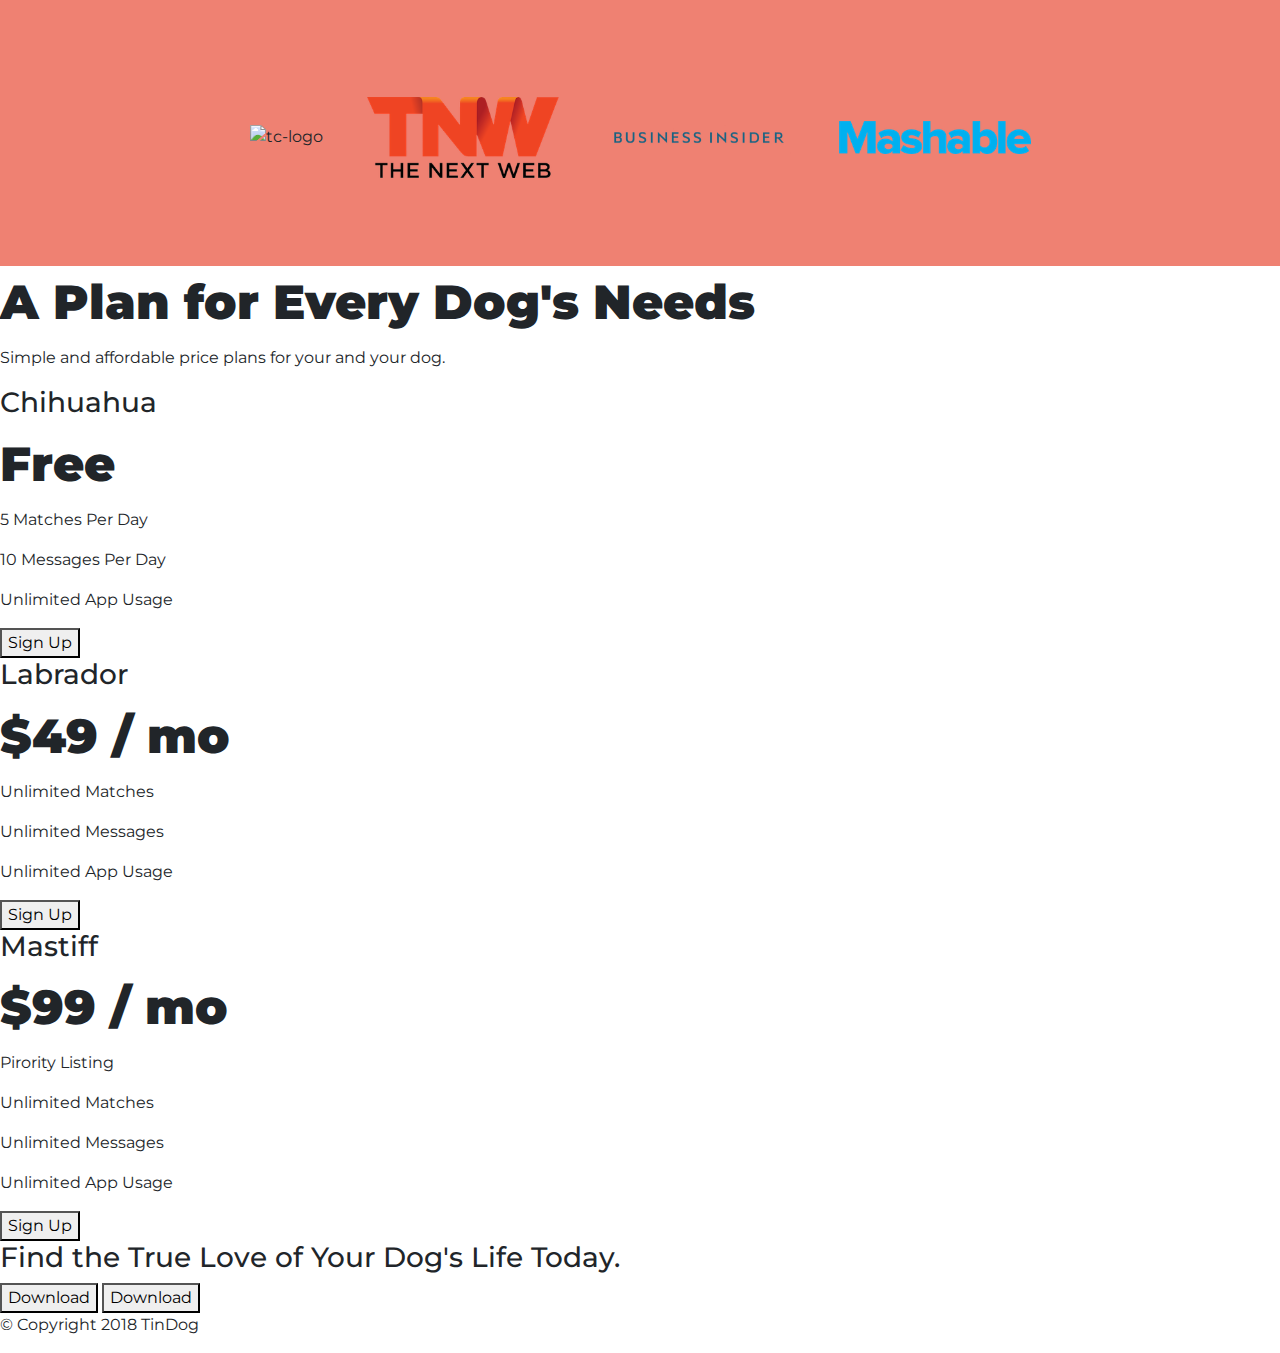
==== commit 5c9cd3fb: "changes" ====
--- a/index.html
+++ b/index.html
@@ -74,19 +74,19 @@
   <section id="features">
     <div class="row feature-sections">
       <div class="col-lg-4 feature-elements">
-        <i class="fas fa-check-circle feature-icons"></i>
+        <i class="fas fa-check-circle fa-4x feature-icons"></i>
         <h3 class="featur-heading">Easy to use.</h3>
         <p class="feature-description">So easy to use, even your dog could do it.</p>
       </div>
 
       <div class="col-lg-4 feature-elements">
-        <i class="fas fa-bullseye feature-icons"></i>
+        <i class="fas fa-bullseye fa-4x feature-icons"></i>
         <h3 class="featur-heading">Elite Clientele</h3>
         <p class="feature-description">We have all the dogs, the greatest dogs.</p>
       </div>
 
       <div class="col-lg-4 feature-elements">
-        <i class="fas fa-heart feature-icons"></i>
+        <i class="fas fa-heart fa-4x feature-icons"></i>
         <h3 class="featur-heading">Guaranteed to work.</h3>
         <p class="feature-description">Find the love of your dog's life or your money back.</p>
       </div>
@@ -100,13 +100,28 @@
 
   <section id="testimonials">
 
-    <h2>I no longer have to sniff other dogs for love. I've found the hottest Corgi on TinDog. Woof.</h2>
-    <img src="images/dog-img.jpg" alt="dog-profile">
-    <em>Pebbles, New York</em>
-
-    <!-- <h2 class="testimonial-text">My dog used to be so lonely, but with TinDog's help, they've found the love of their life. I think.</h2>
-    <img class="testimonial-image" src="images/lady-img.jpg" alt="lady-profile">
-    <em>Beverly, Illinois</em> -->
+    <div id="testimonial-carousel" class="carousel slide" data-ride="carousel">
+    <div class="carousel-inner">
+      <div class="carousel-item active">
+        <h2>I no longer have to sniff other dogs for love. I've found the hottest Corgi on TinDog. Woof.</h2>
+        <img class="testimonial-image" src="images/dog-img.jpg" alt="dog-profile">
+        <em>Pebbles, New York</em>
+      </div>
+      <div class="carousel-item">
+        <h2 class="testimonial-text">My dog used to be so lonely, but with TinDog's help, they've found the love of their life. I think.</h2>
+        <img class="testimonial-image" src="images/lady-img.jpg" alt="lady-profile">
+        <em>Beverly, Illinois</em>
+      </div>
+    </div>
+    <a class="carousel-control-prev" href="#testimonial-carousel" role="button" data-slide="prev">
+      <span class="carousel-control-prev-icon" aria-hidden="true"></span>
+      <span class="sr-only">Previous</span>
+    </a>
+    <a class="carousel-control-next" href="#testimonial-carousel" role="button" data-slide="next">
+      <span class="carousel-control-next-icon" aria-hidden="true"></span>
+      <span class="sr-only">Next</span>
+    </a>
+  </div>
 
   </section>
 
@@ -114,10 +129,10 @@
   <!-- Press -->
 
   <section id="press">
-    <img src="images/techcrunch.png" alt="tc-logo">
-    <img src="images/tnw.png" alt="tnw-logo">
-    <img src="images/bizinsider.png" alt="biz-insider-logo">
-    <img src="images/mashable.png" alt="mashable-logo">
+    <img class="press-logo" src="images/techcrunch.png" alt="tc-logo">
+    <img class="press-logo" src="images/tnw.png" alt="tnw-logo">
+    <img class="press-logo" src="images/bizinsider.png" alt="biz-insider-logo">
+    <img class="press-logo" src="images/mashable.png" alt="mashable-logo">
 
   </section>
 
--- a/css/styles.css
+++ b/css/styles.css
@@ -11,12 +11,31 @@
   font-size: 3.5rem;
 }
 
+h2{
+  font-family: "Montserrat";
+  font-weight: 900;
+  font-size: 3rem;
+  line-height: 1.5;
+}
+
 
 
 /****************************************************************Forf Ids*********************************************************/
 #title{
   background-color: #ff4c68;
   color: #fff;
+}
+
+#testimonials{
+  text-align: center;
+  background-color: #ef8172;
+  color: #fff;
+}
+
+#press{
+  background-color: #ef8172;
+  text-align: center;
+  padding-bottom: 3%;
 }
 
 /****************************************************************for classes******************************************************/
@@ -60,17 +79,16 @@
 }
 
 .feature-sections{
-  margin: 9rem 0 0 0;
+  padding: 7% 15%;
 }
 
 .feature-elements{
   text-align: center;
-  padding: 0 7rem 0 7rem;
+  padding: 5%;
 }
 
 .feature-icons{
-  font-size: 3.5rem;
-  padding-bottom: 0.5rem;
+  margin-bottom: 1rem;
   color: #ef8172;
 }
 
@@ -87,3 +105,18 @@
 .feature-description{
   color: #8f8f8f;
 }
+
+.testimonial-image{
+  width: 10%;
+  border-radius: 100%;
+  margin: 20px;
+}
+
+.press-logo{
+  width: 15%;
+  margin: 20px 20px 50px;
+}
+
+.carousel-item{
+  padding: 7% 15%;
+}
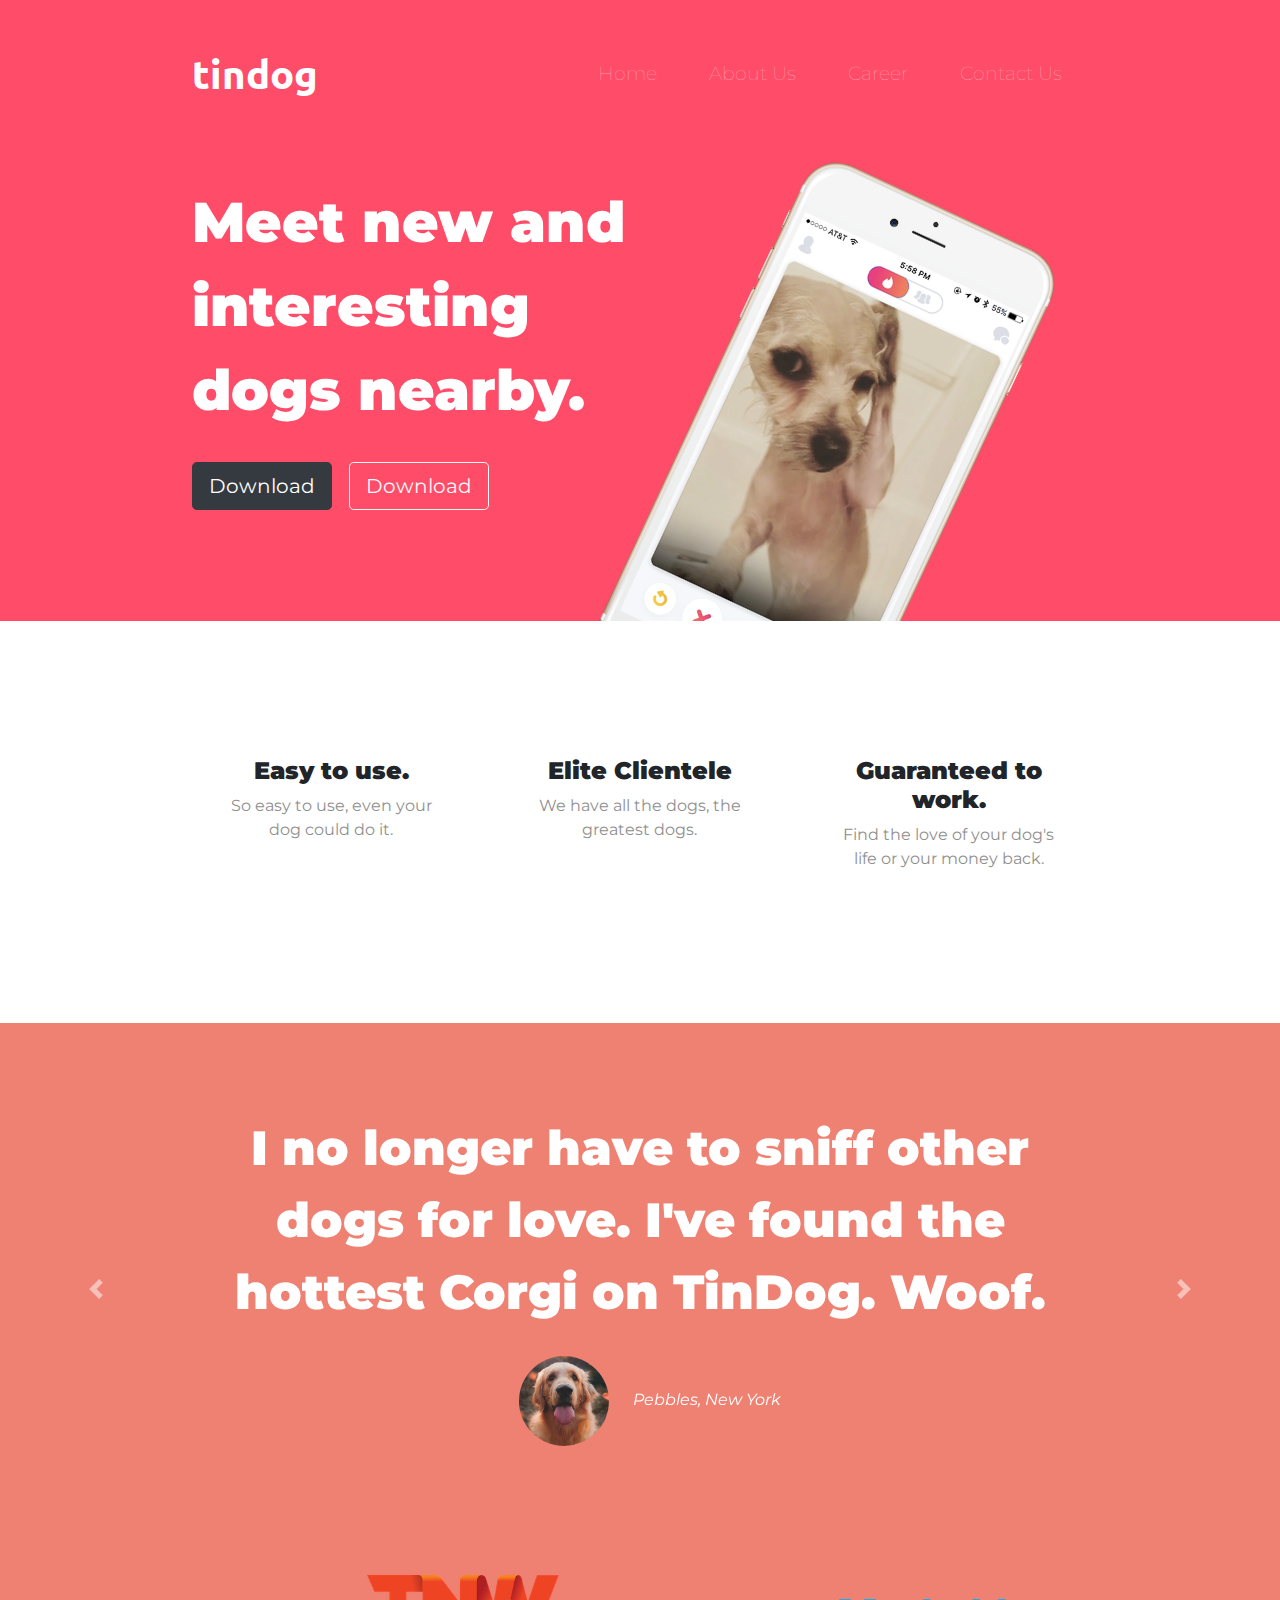
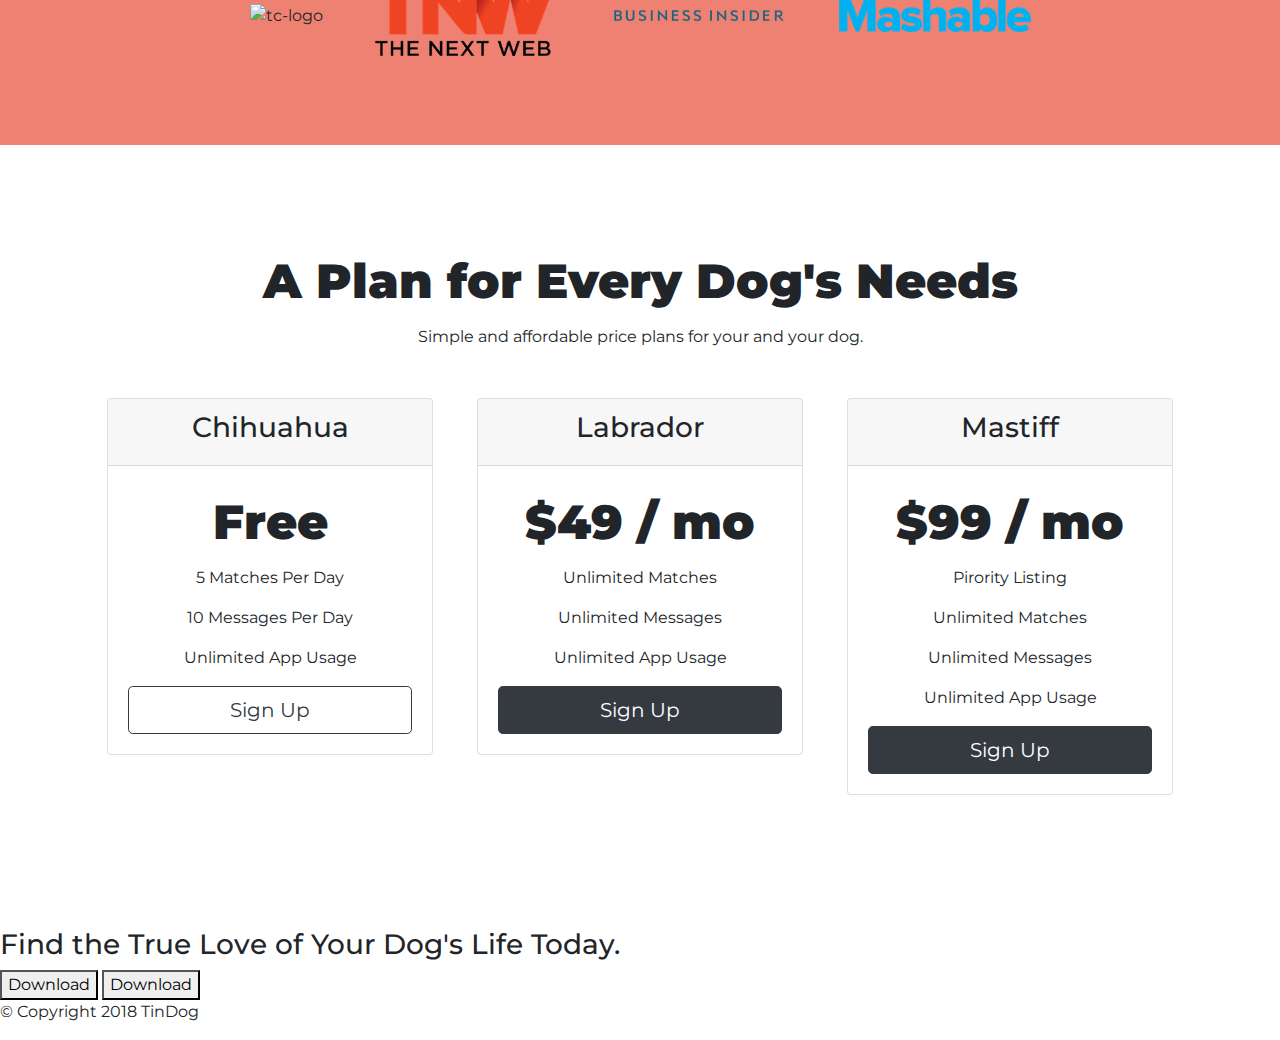
==== commit 0a3eabaa: "changes" ====
--- a/index.html
+++ b/index.html
@@ -55,12 +55,12 @@
     <!-- Title -->
 
     <div class="row">
-      <div class="col-md-6">
+      <div class="col-lg-6">
         <h1>Meet new and interesting dogs nearby.</h1>
         <button type="button" class="btn btn-lg btn-dark download-button"><i class="fab fa-apple"></i> Download</button>
         <button type="button" class="btn btn-lg btn-outline-light download-button"><i class="fab fa-google-play"></i> Download</button>
       </div>
-      <div class="col-md-6">
+      <div class="col-lg-6">
         <img class="title-image" src="images/iphone6.png" alt="iphone-mockup">
       </div>
     </div>
@@ -144,30 +144,60 @@
     <h2>A Plan for Every Dog's Needs</h2>
     <p>Simple and affordable price plans for your and your dog.</p>
 
-
-    <h3>Chihuahua</h3>
-    <h2>Free</h2>
-    <p>5 Matches Per Day</p>
-    <p>10 Messages Per Day</p>
-    <p>Unlimited App Usage</p>
-    <button type="button">Sign Up</button>
-
-
-    <h3>Labrador</h3>
-    <h2>$49 / mo</h2>
-    <p>Unlimited Matches</p>
-    <p>Unlimited Messages</p>
-    <p>Unlimited App Usage</p>
-    <button type="button">Sign Up</button>
-
-
-    <h3>Mastiff</h3>
-    <h2>$99 / mo</h2>
-    <p>Pirority Listing</p>
-    <p>Unlimited Matches</p>
-    <p>Unlimited Messages</p>
-    <p>Unlimited App Usage</p>
-    <button type="button">Sign Up</button>
+    <div class="row">
+
+      <div class="col-lg-4 col-md-6 pricing-column">
+        <div class="card">
+          <div class="card-header">
+            <h3>Chihuahua</h3>
+          </div>
+
+          <div class="card-body">
+            <h2>Free</h2>
+            <p>5 Matches Per Day</p>
+            <p>10 Messages Per Day</p>
+            <p>Unlimited App Usage</p>
+            <button type="button" class="btn btn-lg btn-block btn-outline-dark">Sign Up</button>
+          </div>
+
+        </div>
+      </div>
+
+      <div class="col-lg-4 col-md-6  pricing-column">
+        <div class="card">
+          <div class="card-header">
+            <h3>Labrador</h3>
+          </div>
+
+          <div class="card-body">
+            <h2>$49 / mo</h2>
+            <p>Unlimited Matches</p>
+            <p>Unlimited Messages</p>
+            <p>Unlimited App Usage</p>
+            <button type="button" class="btn btn-lg btn-block btn-dark">Sign Up</button>
+          </div>
+
+        </div>
+      </div>
+
+      <div class="col-lg-4 pricing-column">
+        <div class="card">
+          <div class="card-header">
+            <h3>Mastiff</h3>
+          </div>
+
+          <div class="card-body">
+            <h2>$99 / mo</h2>
+            <p>Pirority Listing</p>
+            <p>Unlimited Matches</p>
+            <p>Unlimited Messages</p>
+            <p>Unlimited App Usage</p>
+            <button type="button" class="btn btn-lg btn-block btn-dark">Sign Up</button>
+          </div>
+
+        </div>
+      </div>
+</div>
 
   </section>
 
--- a/css/styles.css
+++ b/css/styles.css
@@ -38,9 +38,20 @@
   padding-bottom: 3%;
 }
 
+#pricing{
+  padding: 100px;
+  text-align: center;
+}
+
+#features{
+  padding: 7% 15%;
+  background-color: white;
+  position: relative;
+}
+
 /****************************************************************for classes******************************************************/
 .container-fluid{
-  padding: 3% 15%;
+  padding: 3% 15% 7%;
 }
 
 /* navbar styling */
@@ -76,10 +87,8 @@
 .title-image{
   width: 60%;
   transform: rotate(25deg);
-}
-
-.feature-sections{
-  padding: 7% 15%;
+  position: absolute;
+  right: 30%;
 }
 
 .feature-elements{
@@ -88,7 +97,7 @@
 }
 
 .feature-icons{
-  margin-bottom: 1rem;
+  margin: 0 0 1rem 0;
   color: #ef8172;
 }
 
@@ -120,3 +129,17 @@
 .carousel-item{
   padding: 7% 15%;
 }
+
+.pricing-column{
+  padding: 3% 2%;
+}
+
+@media (max-width:1028px){
+  #title{
+    text-align: center;
+  }
+  .title-image{
+    position: static;
+    transform: rotate(0);
+  }
+}
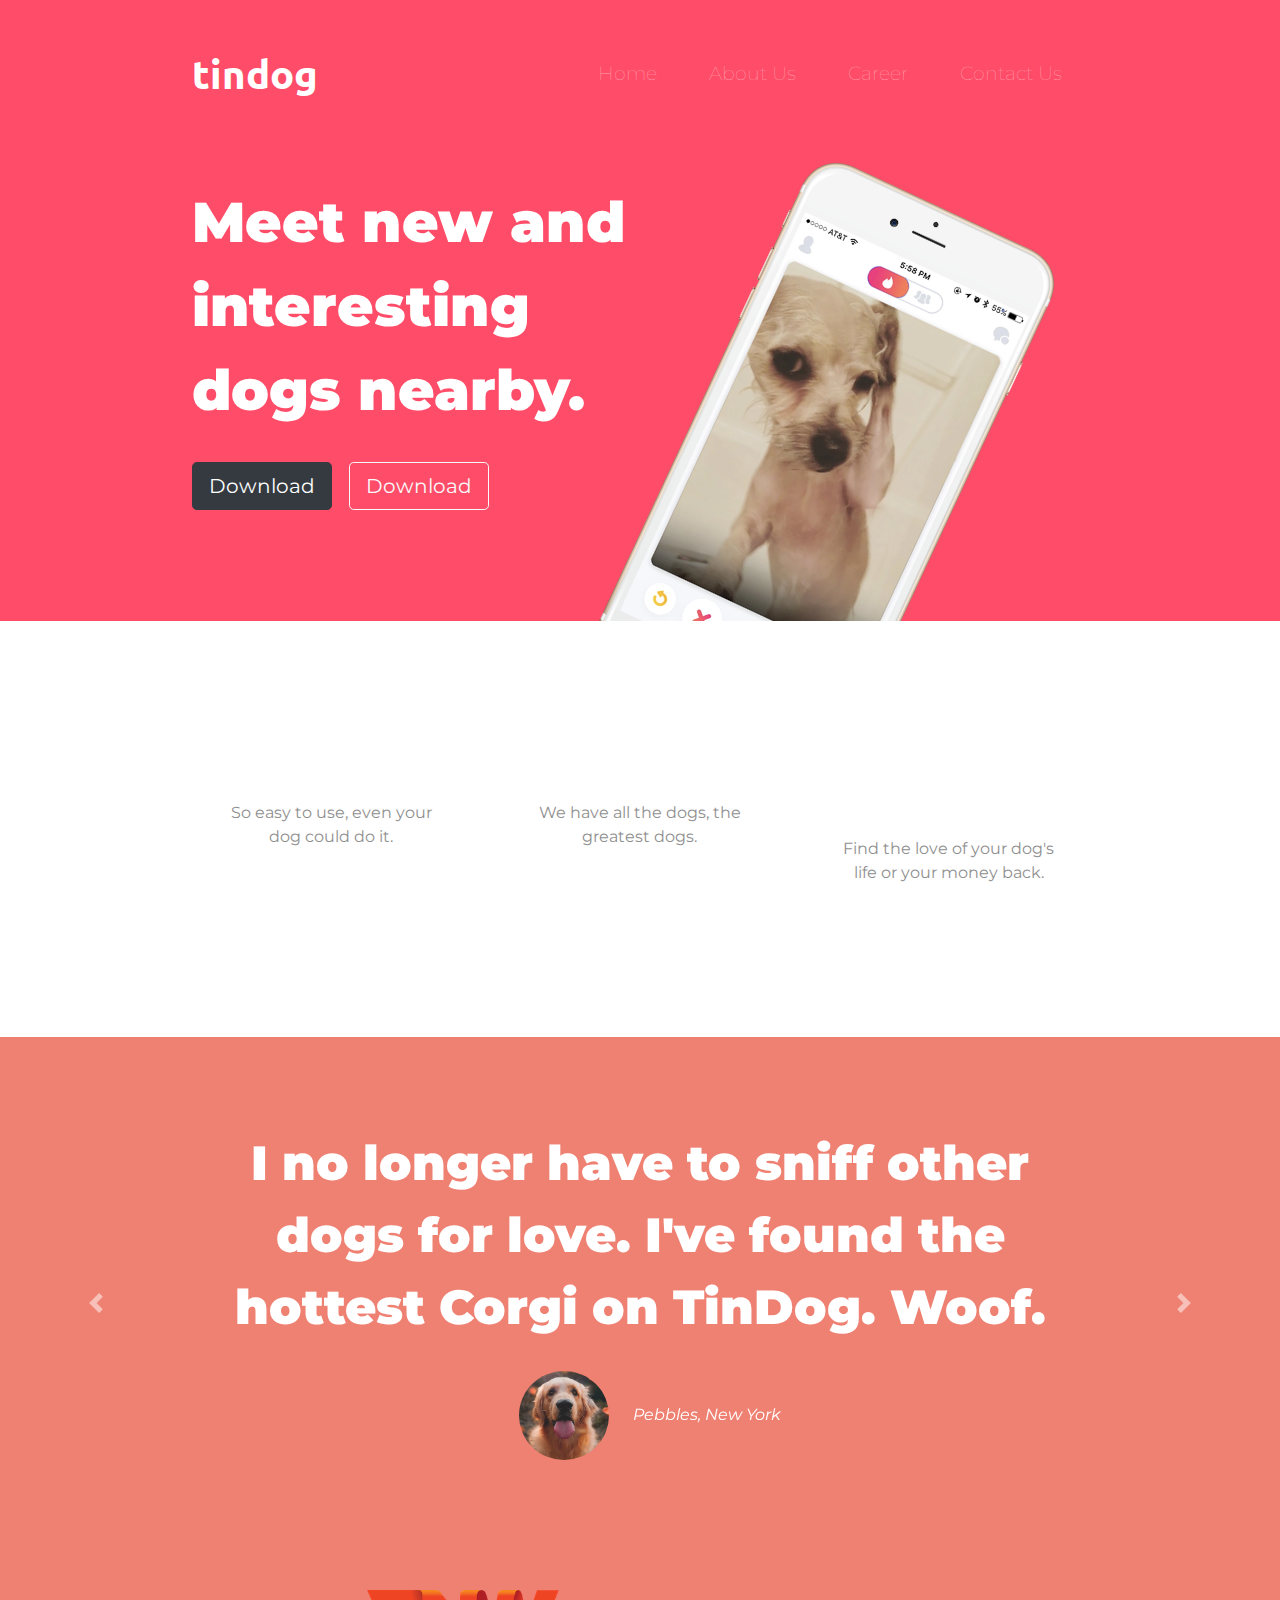
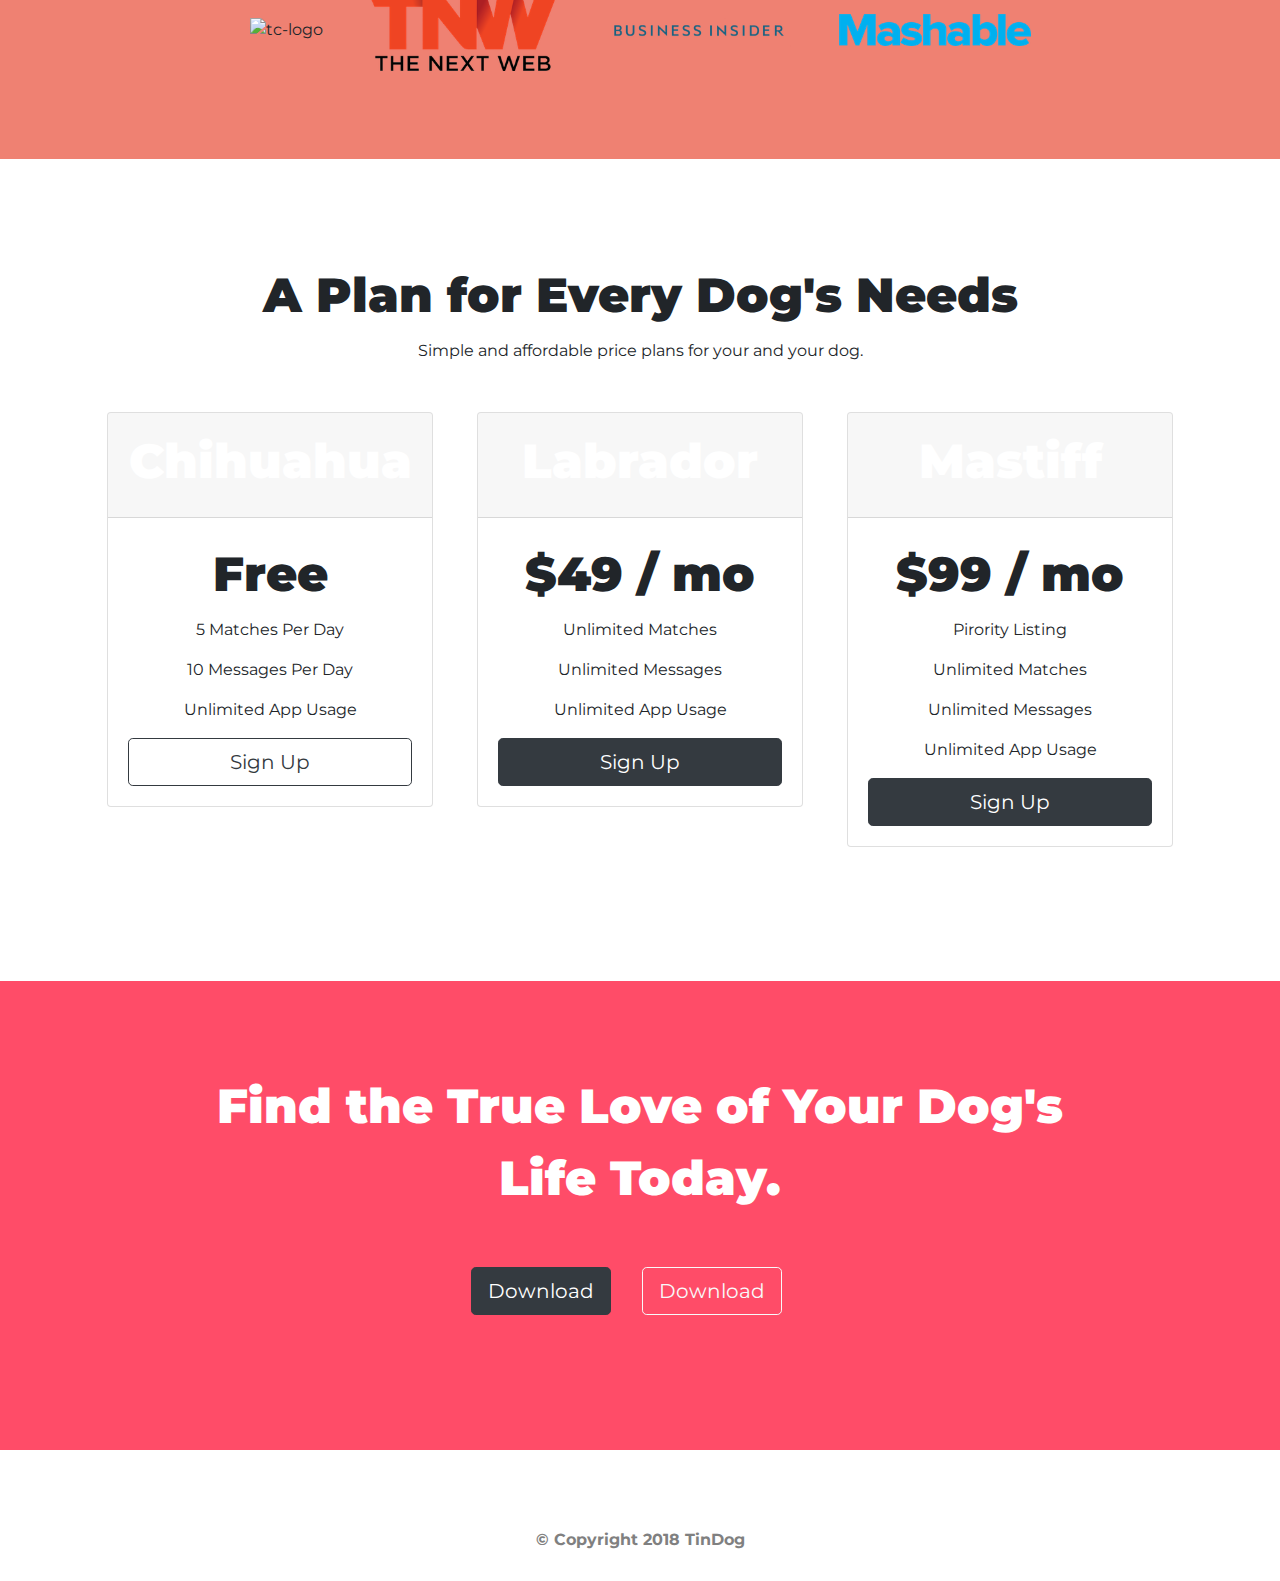
==== commit 852b5eef: "changes" ====
--- a/index.html
+++ b/index.html
@@ -207,8 +207,8 @@
   <section id="cta">
 
     <h3>Find the True Love of Your Dog's Life Today.</h3>
-    <button type="button">Download</button>
-    <button type="button">Download</button>
+    <button type="button" class="btn btn-lg btn-dark download-button"><i class="fab fa-apple"></i> Download</button>
+    <button type="button" class="btn btn-lg btn-outline-light download-button"><i class="fab fa-google-play"></i> Download</button>
 
   </section>
 
@@ -216,8 +216,8 @@
   <!-- Footer -->
 
   <footer id="footer">
-
-    <p>© Copyright 2018 TinDog</p>
+    <p><i class="fab fa-twitter footer-icons"></i><i class="fab fa-facebook-f footer-icons"></i><i class="fab fa-instagram footer-icons"></i><i class="fas fa-envelope footer-icons"></i> </p>
+    <p class="footer-text">© Copyright 2018 TinDog</p>
 
   </footer>
 
--- a/css/styles.css
+++ b/css/styles.css
@@ -18,6 +18,13 @@
   line-height: 1.5;
 }
 
+h3{
+  font-family: "Montserrat";
+  font-weight: 900;
+  font-size: 3rem;
+  line-height: 1.5;
+  color: #fff;
+}
 
 
 /****************************************************************Forf Ids*********************************************************/
@@ -47,6 +54,17 @@
   padding: 7% 15%;
   background-color: white;
   position: relative;
+}
+
+#cta{
+  text-align: center;
+  background-color: #ff4c68;
+  padding: 7% 15%;
+}
+
+#footer{
+  text-align: center;
+  padding: 3% 18% 1%;
 }
 
 /****************************************************************for classes******************************************************/
@@ -143,3 +161,19 @@
     transform: rotate(0);
   }
 }
+
+.footer-icons{
+  margin: 2%;
+}
+
+.footer-text{
+  font-family: "Montserrat";
+  font-weight: bold;
+  color: grey;
+}
+
+/* .cta-head{
+  font-family: "Montserrat";
+  font-weight: 900;
+  font-size: 1.5rem;
+} */
